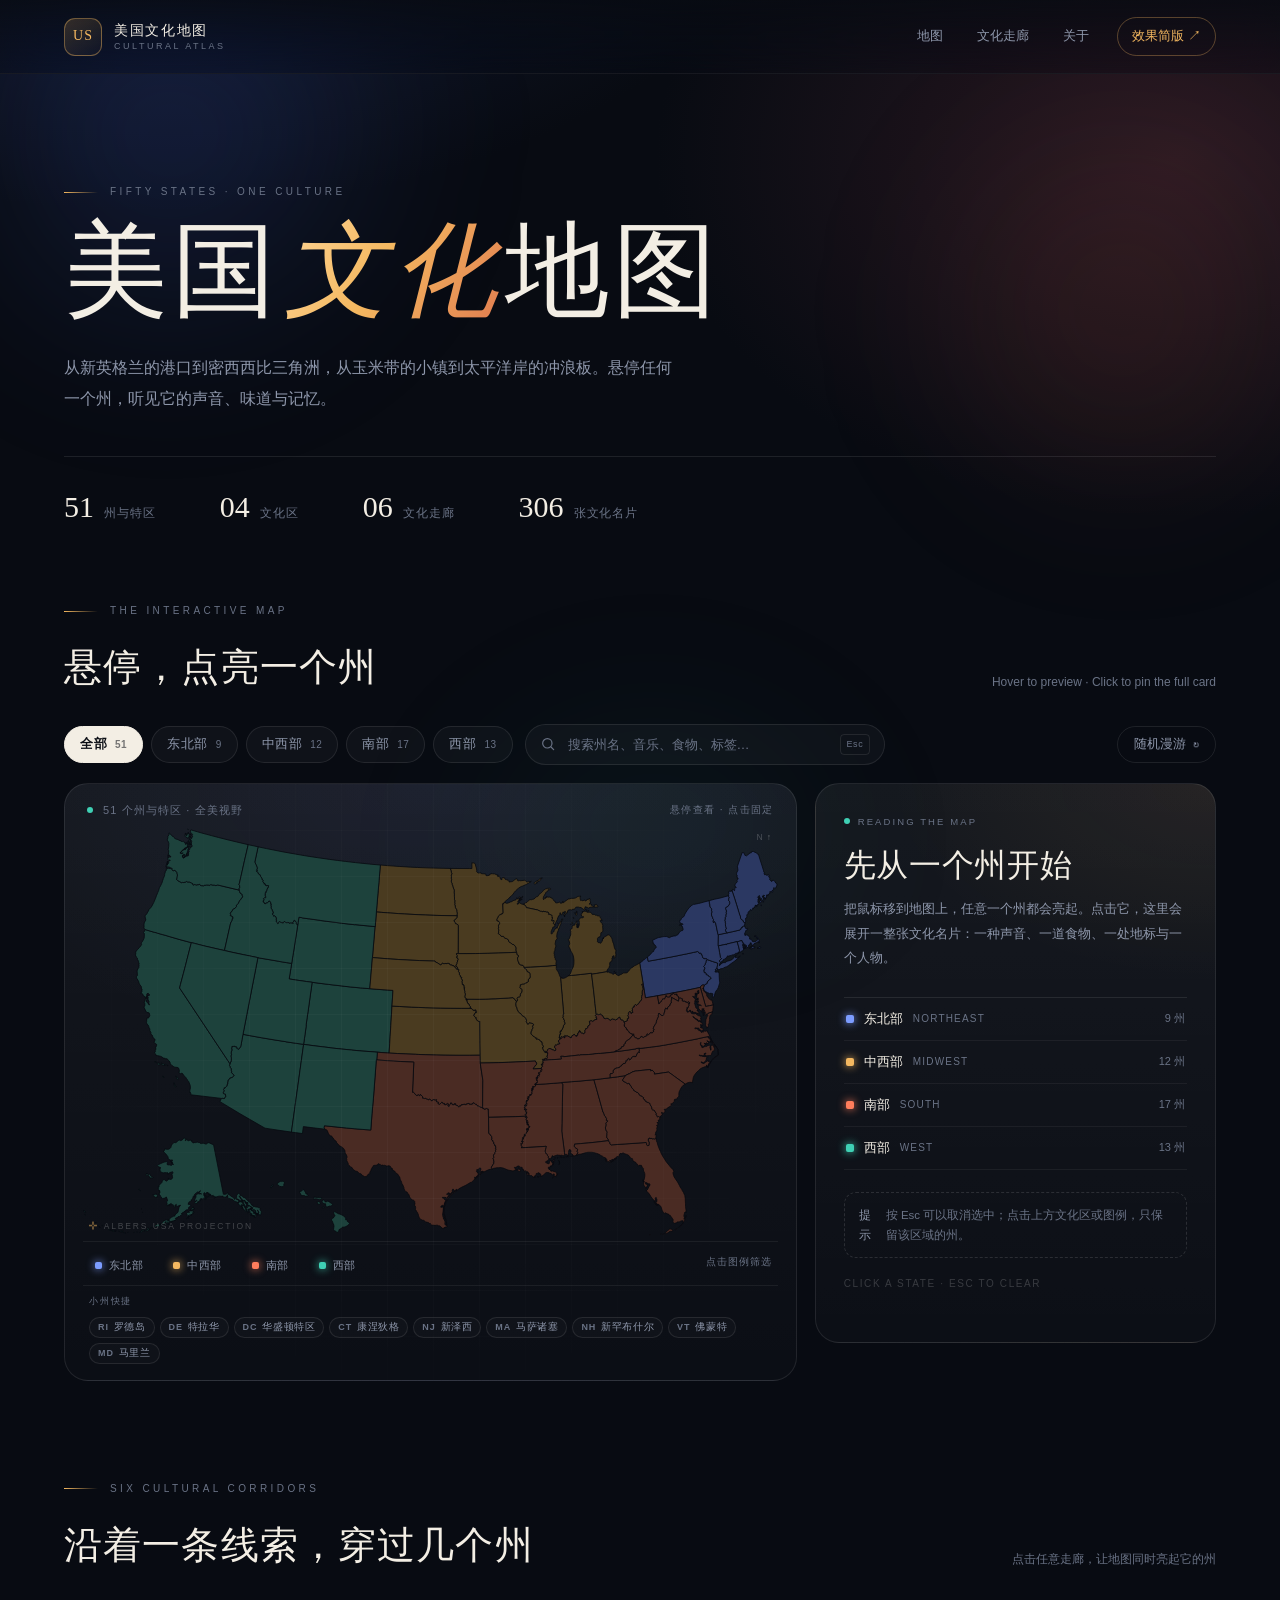
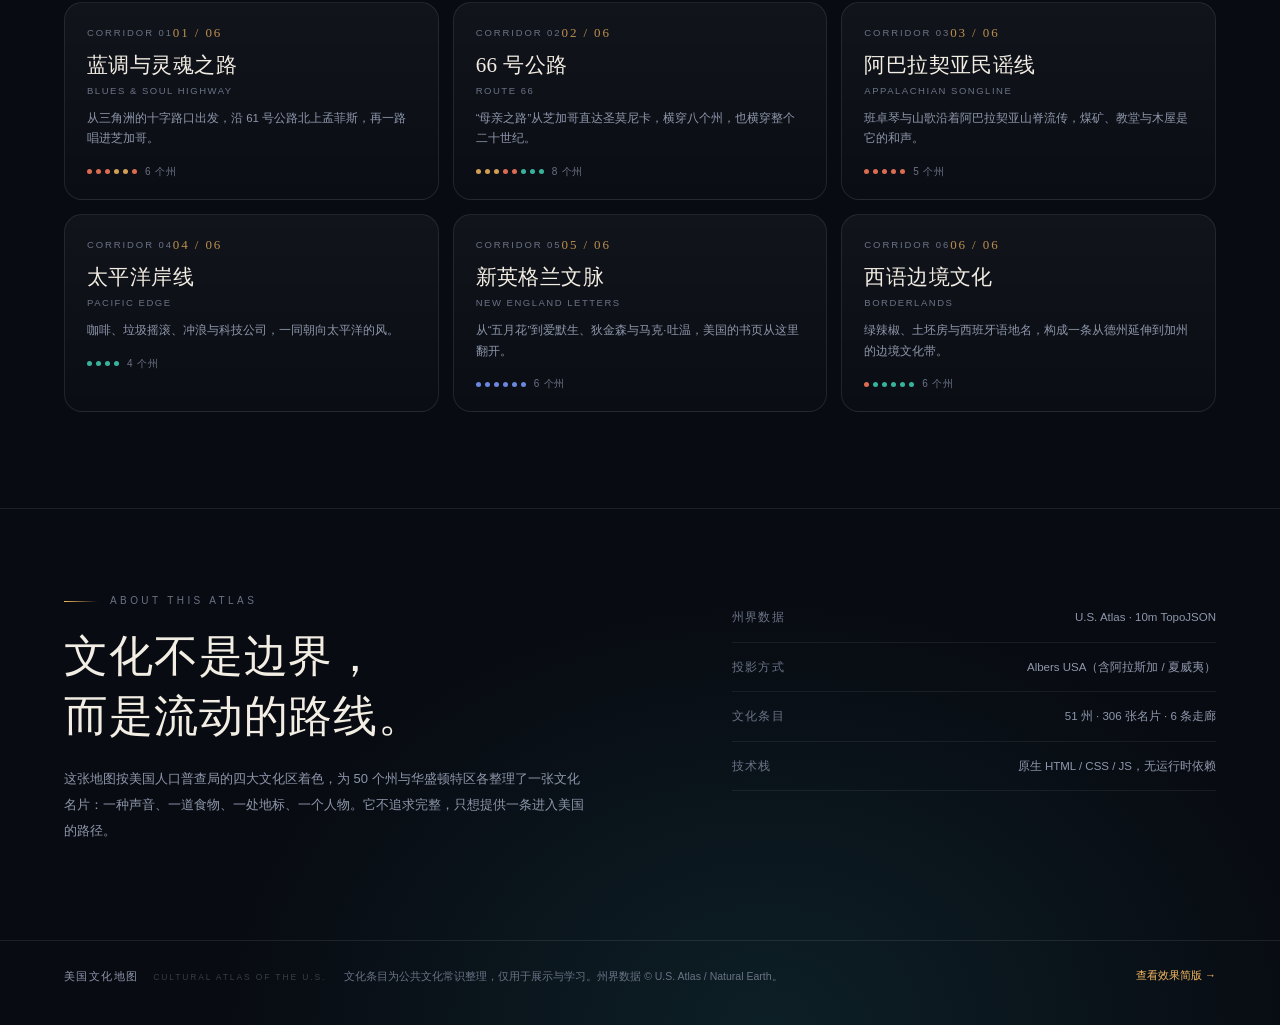
==== index.html @ 4780cfec "feat: 美国文化地图网站（最终版 + 效果简版）" ====
<!DOCTYPE html>
<html lang="zh-CN">
<head>
<meta charset="UTF-8">
<meta name="viewport" content="width=device-width, initial-scale=1">
<title>美国文化地图 · A Cultural Atlas of the United States</title>
<meta name="description" content="一张可交互的美国文化地图：悬停任意一州，看见它的音乐、食物、地标与人物；沿着六条文化走廊，读懂美国。">
<link rel="icon" href="data:image/svg+xml,%3Csvg xmlns='http://www.w3.org/2000/svg' viewBox='0 0 64 64'%3E%3Crect width='64' height='64' rx='14' fill='%230a0d14'/%3E%3Ctext x='32' y='45' text-anchor='middle' font-size='32' fill='%23F4B860' font-family='Georgia'%3E%E2%98%85%3C/text%3E%3C/svg%3E">
<link rel="stylesheet" href="styles.css">
</head>
<body>
<div class="aurora" aria-hidden="true"><span></span><span></span><span></span></div>

<header class="topbar">
  <a class="brand" href="#top">
    <span class="brand-mark">US</span>
    <span class="brand-text">美国文化地图<small>CULTURAL ATLAS</small></span>
  </a>
  <nav class="nav">
    <a href="#atlas">地图</a>
    <a href="#corridors">文化走廊</a>
    <a href="#about">关于</a>
    <a class="nav-gh" href="simple/">效果简版 <span>↗</span></a>
  </nav>
</header>

<main id="top">
  <section class="hero">
    <p class="eyebrow"><span></span>FIFTY STATES · ONE CULTURE</p>
    <h1>美国<span class="accent">文化</span>地图</h1>
    <p class="lede">从新英格兰的港口到密西西比三角洲，从玉米带的小镇到太平洋岸的冲浪板。悬停任何一个州，听见它的声音、味道与记忆。</p>
    <div class="stats">
      <div class="stat"><strong>51</strong><span>州与特区</span></div>
      <div class="stat"><strong>04</strong><span>文化区</span></div>
      <div class="stat"><strong>06</strong><span>文化走廊</span></div>
      <div class="stat"><strong>306</strong><span>张文化名片</span></div>
    </div>
  </section>

  <section class="atlas" id="atlas">
    <div class="section-head">
      <div>
        <p class="eyebrow"><span></span>THE INTERACTIVE MAP</p>
        <h2>悬停，点亮一个州</h2>
      </div>
      <p class="section-note">Hover to preview · Click to pin the full card</p>
    </div>

    <div class="toolbar">
      <div class="chips" id="regionChips" role="group" aria-label="按文化区筛选"></div>
      <label class="search">
        <svg viewBox="0 0 24 24" aria-hidden="true"><circle cx="11" cy="11" r="7"></circle><path d="m16.5 16.5 4 4"></path></svg>
        <input id="search" type="search" placeholder="搜索州名、音乐、食物、标签…" autocomplete="off" aria-label="搜索州">
        <span class="search-esc">Esc</span>
      </label>
      <button class="ghost-btn" id="randomBtn" type="button" aria-label="随机漫游一州"><span class="gb-text">随机漫游</span> <span>↻</span></button>
    </div>

    <div class="atlas-grid">
      <div class="map-card" id="mapCard">
        <div class="map-topline">
          <span class="live-dot"></span>
          <span id="mapStatus">51 个州与特区 · 全美视野</span>
          <span class="map-hint">悬停查看 · 点击固定</span>
        </div>

        <div class="map-canvas" id="mapCanvas">
          <svg id="map" viewBox="-58 13 1016 594" role="img" aria-label="美国各州文化地图"></svg>

          <div class="map-meta map-meta-bl">
            <span class="crosshair">✛</span> ALBERS USA PROJECTION
          </div>
          <div class="map-meta map-meta-tr">N <span class="north-arrow">↑</span></div>

          <div class="tooltip" id="tooltip" role="status" aria-live="polite"></div>

          <div class="corridor-banner" id="corridorBanner" hidden>
            <div class="cb-text">
              <span>文化走廊</span>
              <strong id="cbName"></strong>
              <p id="cbDesc"></p>
            </div>
            <button id="cbClose" type="button" aria-label="退出文化走廊">✕</button>
          </div>
        </div>

        <div class="legend" id="legend"></div>
        <div class="small-states" id="smallStates"></div>
      </div>

      <aside class="panel" id="panel" aria-live="polite"></aside>
    </div>
  </section>

  <section class="corridors" id="corridors">
    <div class="section-head">
      <div>
        <p class="eyebrow"><span></span>SIX CULTURAL CORRIDORS</p>
        <h2>沿着一条线索，穿过几个州</h2>
      </div>
      <p class="section-note">点击任意走廊，让地图同时亮起它的州</p>
    </div>
    <div class="corridor-grid" id="corridorGrid"></div>
  </section>

  <section class="about" id="about">
    <div class="about-copy">
      <p class="eyebrow"><span></span>ABOUT THIS ATLAS</p>
      <h2>文化不是边界，<br>而是流动的路线。</h2>
      <p>这张地图按美国人口普查局的四大文化区着色，为 50 个州与华盛顿特区各整理了一张文化名片：一种声音、一道食物、一处地标、一个人物。它不追求完整，只想提供一条进入美国的路径。</p>
    </div>
    <div class="about-meta">
      <div><span>州界数据</span><strong>U.S. Atlas · 10m TopoJSON</strong></div>
      <div><span>投影方式</span><strong>Albers USA（含阿拉斯加 / 夏威夷）</strong></div>
      <div><span>文化条目</span><strong>51 州 · 306 张名片 · 6 条走廊</strong></div>
      <div><span>技术栈</span><strong>原生 HTML / CSS / JS，无运行时依赖</strong></div>
    </div>
  </section>
</main>

<footer>
  <div class="footer-brand">美国文化地图 <span>CULTURAL ATLAS OF THE U.S.</span></div>
  <p>文化条目为公共文化常识整理，仅用于展示与学习。州界数据 © U.S. Atlas / Natural Earth。</p>
  <a href="simple/">查看效果简版 →</a>
</footer>

<script src="assets/us-paths.js"></script>
<script src="assets/fips.js"></script>
<script src="assets/data.js"></script>
<script src="app.js"></script>
</body>
</html>
---- styles.css ----
/* =========================================================
   美国文化地图 · 最终版
   ========================================================= */
:root {
  --bg: #080b12;
  --bg-soft: #0c111c;
  --panel: rgba(255, 255, 255, 0.042);
  --panel-2: rgba(255, 255, 255, 0.026);
  --line: rgba(255, 255, 255, 0.09);
  --line-strong: rgba(255, 255, 255, 0.18);
  --text: #f3eee4;
  --muted: #8e97ab;
  --dim: #6a7386;
  --ne: #7c9cff;
  --mw: #f4b860;
  --so: #ff7d5c;
  --we: #3fd0b4;
  --font-serif: "Bodoni 72", Didot, "Times New Roman", "Songti SC", "STSong", "SimSun", serif;
  --font-sans: "Inter", -apple-system, BlinkMacSystemFont, "Segoe UI", "PingFang SC", "Microsoft YaHei", sans-serif;
  --ease: cubic-bezier(0.22, 0.9, 0.28, 1);
}

* { box-sizing: border-box; }

html { scroll-behavior: smooth; scroll-padding-top: 88px; }

body {
  margin: 0;
  background:
    radial-gradient(1100px 680px at 12% -8%, #17203c 0%, transparent 62%),
    radial-gradient(900px 620px at 92% 6%, #2a1922 0%, transparent 58%),
    radial-gradient(900px 700px at 60% 100%, #0d1f26 0%, transparent 60%),
    var(--bg);
  color: var(--text);
  font-family: var(--font-sans);
  font-size: 15px;
  line-height: 1.6;
  -webkit-font-smoothing: antialiased;
  overflow-x: hidden;
}

::selection { background: rgba(244, 184, 96, 0.28); color: #fff; }

a { color: inherit; text-decoration: none; }

h1, h2, h3 { margin: 0; font-weight: 500; }

button { font-family: inherit; }

/* ---------- 背景光晕 ---------- */
.aurora {
  position: fixed;
  inset: 0;
  z-index: 0;
  pointer-events: none;
  overflow: hidden;
  filter: blur(80px);
  opacity: 0.5;
}
.aurora span {
  position: absolute;
  display: block;
  border-radius: 50%;
  mix-blend-mode: screen;
}
.aurora span:nth-child(1) {
  width: 46vw; height: 46vw; left: -10vw; top: -14vw;
  background: radial-gradient(circle, rgba(60, 92, 200, 0.5), transparent 66%);
  animation: drift1 26s ease-in-out infinite alternate;
}
.aurora span:nth-child(2) {
  width: 40vw; height: 40vw; right: -8vw; top: 6vh;
  background: radial-gradient(circle, rgba(200, 92, 62, 0.28), transparent 66%);
  animation: drift2 32s ease-in-out infinite alternate;
}
.aurora span:nth-child(3) {
  width: 42vw; height: 42vw; left: 30vw; bottom: -22vw;
  background: radial-gradient(circle, rgba(38, 170, 150, 0.22), transparent 68%);
  animation: drift3 38s ease-in-out infinite alternate;
}
@keyframes drift1 { to { transform: translate3d(8vw, 6vh, 0) scale(1.12); } }
@keyframes drift2 { to { transform: translate3d(-7vw, 8vh, 0) scale(1.08); } }
@keyframes drift3 { to { transform: translate3d(5vw, -7vh, 0) scale(1.15); } }

/* ---------- 顶栏 ---------- */
.topbar {
  position: sticky;
  top: 0;
  z-index: 50;
  display: flex;
  align-items: center;
  justify-content: space-between;
  gap: 24px;
  height: 74px;
  padding: 0 clamp(20px, 5vw, 64px);
  border-bottom: 1px solid transparent;
  background: linear-gradient(180deg, rgba(8, 11, 18, 0.82), rgba(8, 11, 18, 0.35));
  backdrop-filter: blur(18px) saturate(140%);
  -webkit-backdrop-filter: blur(18px) saturate(140%);
  border-bottom-color: rgba(255, 255, 255, 0.06);
}
.brand { display: flex; align-items: center; gap: 12px; }
.brand-mark {
  display: grid;
  place-items: center;
  width: 38px; height: 38px;
  border-radius: 11px;
  border: 1px solid rgba(244, 184, 96, 0.4);
  background: linear-gradient(145deg, rgba(244, 184, 96, 0.18), rgba(244, 184, 96, 0.02));
  color: var(--mw);
  font-family: var(--font-serif);
  font-size: 14px;
  letter-spacing: 0.08em;
}
.brand-text {
  display: flex;
  flex-direction: column;
  font-size: 14px;
  letter-spacing: 0.12em;
  line-height: 1.35;
}
.brand-text small {
  font-size: 9px;
  letter-spacing: 0.28em;
  color: var(--dim);
}
.nav { display: flex; align-items: center; gap: 6px; }
.nav a {
  padding: 8px 14px;
  border-radius: 999px;
  font-size: 13px;
  color: var(--muted);
  transition: color 0.2s, background 0.2s;
}
.nav a:hover { color: var(--text); background: rgba(255, 255, 255, 0.06); }
.nav .nav-gh {
  margin-left: 8px;
  color: var(--mw);
  border: 1px solid rgba(244, 184, 96, 0.32);
}
.nav .nav-gh:hover { background: rgba(244, 184, 96, 0.1); color: #ffd79a; }

/* ---------- 布局 ---------- */
main { position: relative; z-index: 1; }
.hero, .atlas, .corridors, .about {
  width: min(1280px, 100%);
  margin: 0 auto;
  padding-left: clamp(20px, 5vw, 64px);
  padding-right: clamp(20px, 5vw, 64px);
}

/* ---------- Hero ---------- */
.hero { padding-top: clamp(60px, 9vw, 110px); padding-bottom: clamp(40px, 6vw, 72px); }
.eyebrow {
  display: flex;
  align-items: center;
  gap: 12px;
  margin: 0 0 18px;
  font-size: 10px;
  letter-spacing: 0.34em;
  color: var(--dim);
  text-transform: uppercase;
}
.eyebrow span {
  display: block;
  width: 34px; height: 1px;
  background: linear-gradient(90deg, var(--mw), transparent);
}
.hero h1 {
  font-family: var(--font-serif);
  font-size: clamp(46px, 8.2vw, 104px);
  font-weight: 400;
  line-height: 1.02;
  letter-spacing: 0.04em;
}
.hero h1 .accent {
  font-style: italic;
  background: linear-gradient(120deg, #ffd79a, var(--mw) 45%, #e07b4f);
  -webkit-background-clip: text;
  background-clip: text;
  color: transparent;
  padding: 0 0.04em;
}
.lede {
  max-width: 620px;
  margin: 28px 0 0;
  font-size: clamp(14px, 1.4vw, 16px);
  line-height: 1.95;
  color: var(--muted);
}
.stats {
  display: flex;
  flex-wrap: wrap;
  gap: clamp(24px, 5vw, 64px);
  margin-top: 42px;
  padding-top: 26px;
  border-top: 1px solid var(--line);
}
.stat { display: flex; align-items: baseline; gap: 10px; }
.stat strong {
  font-family: var(--font-serif);
  font-size: 30px;
  font-weight: 400;
  color: var(--text);
  font-variant-numeric: tabular-nums;
}
.stat span { font-size: 12px; letter-spacing: 0.08em; color: var(--dim); }

/* ---------- 区块标题 ---------- */
.section-head {
  display: flex;
  align-items: flex-end;
  justify-content: space-between;
  gap: 24px;
  margin-bottom: 26px;
}
.section-head h2 {
  font-family: var(--font-serif);
  font-size: clamp(26px, 3.2vw, 38px);
  letter-spacing: 0.03em;
}
.section-note { margin: 0 0 6px; font-size: 12px; color: var(--dim); }

/* ---------- 工具栏 ---------- */
.toolbar {
  display: flex;
  align-items: center;
  gap: 12px;
  flex-wrap: wrap;
  margin-bottom: 18px;
}
.chips { display: flex; gap: 8px; flex-wrap: wrap; }
.chip {
  display: inline-flex;
  align-items: center;
  gap: 8px;
  padding: 9px 15px;
  border-radius: 999px;
  border: 1px solid var(--line);
  background: rgba(255, 255, 255, 0.03);
  color: var(--muted);
  font-size: 12.5px;
  letter-spacing: 0.04em;
  cursor: pointer;
  transition: all 0.22s var(--ease);
}
.chip em {
  font-style: normal;
  font-size: 10px;
  color: var(--dim);
  font-variant-numeric: tabular-nums;
}
.chip:hover { color: var(--text); border-color: var(--line-strong); transform: translateY(-1px); }
.chip.is-on {
  color: #0b0e15;
  background: var(--text);
  border-color: var(--text);
  font-weight: 600;
}
.chip.is-on em { color: rgba(11, 14, 21, 0.55); }
.chip[data-region="northeast"].is-on { background: var(--ne); border-color: var(--ne); }
.chip[data-region="midwest"].is-on { background: var(--mw); border-color: var(--mw); }
.chip[data-region="south"].is-on { background: var(--so); border-color: var(--so); }
.chip[data-region="west"].is-on { background: var(--we); border-color: var(--we); }

.search {
  display: flex;
  align-items: center;
  gap: 10px;
  flex: 1 1 240px;
  max-width: 360px;
  padding: 9px 14px;
  border-radius: 999px;
  border: 1px solid var(--line);
  background: rgba(255, 255, 255, 0.03);
  transition: border-color 0.2s, background 0.2s;
}
.search:focus-within { border-color: rgba(244, 184, 96, 0.5); background: rgba(244, 184, 96, 0.05); }
.search svg {
  width: 16px; height: 16px;
  fill: none;
  stroke: var(--dim);
  stroke-width: 1.8;
  stroke-linecap: round;
  flex: none;
}
.search input {
  flex: 1;
  min-width: 0;
  border: 0;
  outline: 0;
  background: transparent;
  color: var(--text);
  font-family: inherit;
  font-size: 13px;
}
.search input::placeholder { color: var(--dim); }
.search input::-webkit-search-cancel-button { display: none; }
.search-esc {
  font-size: 9px;
  letter-spacing: 0.08em;
  color: var(--dim);
  border: 1px solid var(--line);
  border-radius: 4px;
  padding: 2px 5px;
}
.ghost-btn {
  margin-left: auto;
  padding: 9px 16px;
  border-radius: 999px;
  border: 1px solid var(--line);
  background: transparent;
  color: var(--muted);
  font-size: 12.5px;
  cursor: pointer;
  transition: all 0.22s var(--ease);
}
.ghost-btn > span:last-child { display: inline-block; margin-left: 4px; transition: transform 0.5s var(--ease); }
.ghost-btn:hover { color: var(--text); border-color: var(--line-strong); }
.ghost-btn:hover > span:last-child { transform: rotate(-180deg); }

/* ---------- 地图区 ---------- */
.atlas { padding-bottom: clamp(60px, 8vw, 100px); }
.atlas-grid {
  display: grid;
  grid-template-columns: minmax(0, 1.68fr) minmax(330px, 0.92fr);
  gap: 18px;
  align-items: start;
}
.map-card {
  position: relative;
  padding: 16px 18px 14px;
  border: 1px solid var(--line);
  border-radius: 24px;
  background:
    linear-gradient(180deg, rgba(255, 255, 255, 0.055), rgba(255, 255, 255, 0.015)),
    radial-gradient(700px 400px at 50% 0%, rgba(124, 156, 255, 0.08), transparent 70%);
  overflow: hidden;
}
.map-card::after {
  content: "";
  position: absolute;
  inset: 0;
  pointer-events: none;
  border-radius: inherit;
  background-image:
    linear-gradient(rgba(255, 255, 255, 0.028) 1px, transparent 1px),
    linear-gradient(90deg, rgba(255, 255, 255, 0.028) 1px, transparent 1px);
  background-size: 46px 46px;
  mask-image: radial-gradient(circle at 50% 45%, #000 30%, transparent 78%);
  -webkit-mask-image: radial-gradient(circle at 50% 45%, #000 30%, transparent 78%);
}
.map-topline {
  display: flex;
  align-items: center;
  gap: 10px;
  padding: 2px 4px 10px;
  font-size: 11px;
  letter-spacing: 0.1em;
  color: var(--dim);
}
.live-dot {
  width: 6px; height: 6px;
  border-radius: 50%;
  background: var(--we);
  box-shadow: 0 0 0 0 rgba(63, 208, 180, 0.6);
  animation: live 2.4s ease-out infinite;
}
@keyframes live {
  0% { box-shadow: 0 0 0 0 rgba(63, 208, 180, 0.55); }
  70% { box-shadow: 0 0 0 9px rgba(63, 208, 180, 0); }
  100% { box-shadow: 0 0 0 0 rgba(63, 208, 180, 0); }
}
.map-hint { margin-left: auto; font-size: 10px; color: var(--dim); letter-spacing: 0.14em; }

.map-canvas { position: relative; }
#map {
  display: block;
  width: 100%;
  height: auto;
  overflow: visible;
  touch-action: manipulation;
}
.map-meta {
  position: absolute;
  font-size: 8.5px;
  letter-spacing: 0.22em;
  color: rgba(255, 255, 255, 0.22);
  pointer-events: none;
  user-select: none;
}
.map-meta-bl { left: 6px; bottom: 2px; }
.map-meta-tr { right: 6px; top: 2px; letter-spacing: 0.1em; }
.crosshair { color: rgba(244, 184, 96, 0.5); }
.north-arrow { color: rgba(255, 255, 255, 0.35); }

/* ---------- 州 ---------- */
#states .st {
  cursor: pointer;
  stroke: #070a10;
  stroke-width: 1.15;
  stroke-linejoin: round;
  transform-box: fill-box;
  transform-origin: 50% 50%;
  transition: fill 0.28s ease, opacity 0.28s ease, stroke 0.2s ease,
              transform 0.34s var(--ease), filter 0.28s ease;
  outline: none;
}
#states .st[data-region="northeast"] { fill: #2b3862; --vivid: var(--ne); --glow: rgba(124, 156, 255, 0.55); }
#states .st[data-region="midwest"]   { fill: #4a3b20; --vivid: var(--mw); --glow: rgba(244, 184, 96, 0.5); }
#states .st[data-region="south"]     { fill: #4a2b23; --vivid: var(--so); --glow: rgba(255, 125, 92, 0.5); }
#states .st[data-region="west"]      { fill: #1d423c; --vivid: var(--we); --glow: rgba(63, 208, 180, 0.45); }

#states .st:hover,
#states .st:focus-visible {
  fill: var(--vivid);
  stroke: #ffffff;
  stroke-width: 1.5;
  transform: scale(1.035);
  filter: drop-shadow(0 0 7px var(--glow)) drop-shadow(0 0 24px var(--glow));
  z-index: 2;
}
#states .st.is-selected {
  fill: var(--vivid);
  stroke: #fff;
  stroke-width: 1.7;
  filter: drop-shadow(0 0 8px var(--glow));
}
#states:hover .st:not(:hover) { opacity: 0.52; }
#states .st.is-dim { opacity: 0.09 !important; pointer-events: none; }
#states .st.is-corridor {
  fill: var(--vivid);
  stroke: #fff;
  stroke-width: 1.4;
  animation: statePulse 2.4s ease-in-out infinite;
}
#states .st.is-flash { animation: stateFlash 0.9s var(--ease); }
@keyframes stateFlash {
  0% { filter: none; transform: scale(1); }
  35% { fill: var(--vivid); filter: drop-shadow(0 0 16px var(--glow)); transform: scale(1.045); }
  100% { filter: none; transform: scale(1); }
}
@keyframes statePulse {
  0%, 100% { filter: drop-shadow(0 0 3px var(--glow)); opacity: 0.82; }
  50% { filter: drop-shadow(0 0 15px var(--glow)); opacity: 1; }
}

/* ---------- 悬浮提示 ---------- */
.tooltip {
  position: fixed;
  left: 0; top: 0;
  z-index: 80;
  min-width: 150px;
  max-width: 260px;
  padding: 11px 14px;
  border: 1px solid rgba(255, 255, 255, 0.16);
  border-radius: 13px;
  background: rgba(10, 14, 23, 0.93);
  box-shadow: 0 18px 44px rgba(0, 0, 0, 0.55);
  backdrop-filter: blur(14px);
  -webkit-backdrop-filter: blur(14px);
  pointer-events: none;
  opacity: 0;
  transform: translate(-50%, calc(-100% - 16px)) scale(0.96);
  transition: opacity 0.16s ease, transform 0.16s var(--ease);
}
.tooltip.is-on { opacity: 1; transform: translate(-50%, calc(-100% - 16px)) scale(1); }
.tooltip.is-below { transform: translate(-50%, 16px) scale(0.96); }
.tooltip.is-below.is-on { transform: translate(-50%, 16px) scale(1); }
.tooltip::after {
  content: "";
  position: absolute;
  left: 50%;
  bottom: -5px;
  width: 9px; height: 9px;
  background: rgba(10, 14, 23, 0.93);
  border-right: 1px solid rgba(255, 255, 255, 0.16);
  border-bottom: 1px solid rgba(255, 255, 255, 0.16);
  transform: translateX(-50%) rotate(45deg);
}
.tooltip.is-below::after {
  bottom: auto;
  top: -5px;
  border: 0;
  border-left: 1px solid rgba(255, 255, 255, 0.16);
  border-top: 1px solid rgba(255, 255, 255, 0.16);
}
.tt-name { display: flex; align-items: baseline; gap: 7px; }
.tt-name b { font-size: 14px; font-weight: 600; letter-spacing: 0.02em; }
.tt-name i { font-size: 10px; font-style: normal; color: var(--dim); letter-spacing: 0.06em; }
.tt-region {
  display: inline-flex;
  align-items: center;
  gap: 5px;
  margin-top: 5px;
  font-size: 9.5px;
  letter-spacing: 0.16em;
  color: var(--muted);
  text-transform: uppercase;
}
.tt-region::before {
  content: "";
  width: 5px; height: 5px;
  border-radius: 50%;
  background: var(--dot, var(--mw));
}
.tt-tags { display: flex; gap: 5px; margin-top: 8px; flex-wrap: wrap; }
.tt-tags span {
  padding: 2px 7px;
  border: 1px solid rgba(255, 255, 255, 0.12);
  border-radius: 999px;
  font-size: 9.5px;
  color: var(--muted);
}
.tt-cue { margin-top: 7px; font-size: 9.5px; color: var(--dim); letter-spacing: 0.08em; }

/* ---------- 走廊横幅 ---------- */
.corridor-banner {
  position: absolute;
  left: 12px;
  bottom: 26px;
  z-index: 20;
  display: flex;
  align-items: flex-start;
  gap: 14px;
  max-width: 330px;
  padding: 14px 16px;
  border: 1px solid rgba(244, 184, 96, 0.3);
  border-radius: 16px;
  background: rgba(14, 13, 12, 0.9);
  box-shadow: 0 20px 50px rgba(0, 0, 0, 0.5);
  backdrop-filter: blur(16px);
  -webkit-backdrop-filter: blur(16px);
  animation: rise 0.4s var(--ease) both;
}
.corridor-banner[hidden] { display: none; }
.cb-text span {
  font-size: 9px;
  letter-spacing: 0.24em;
  color: var(--mw);
  text-transform: uppercase;
}
.cb-text strong { display: block; margin-top: 4px; font-size: 15px; font-weight: 600; }
.cb-text p { margin: 5px 0 0; font-size: 11.5px; line-height: 1.7; color: var(--muted); }
.corridor-banner button {
  flex: none;
  width: 22px; height: 22px;
  border-radius: 50%;
  border: 1px solid var(--line);
  background: transparent;
  color: var(--muted);
  font-size: 10px;
  cursor: pointer;
  transition: all 0.2s;
}
.corridor-banner button:hover { color: var(--text); border-color: var(--line-strong); }

/* ---------- 图例 ---------- */
.legend {
  display: flex;
  flex-wrap: wrap;
  gap: 8px 18px;
  padding: 12px 6px 2px;
  margin-top: 6px;
  border-top: 1px solid rgba(255, 255, 255, 0.06);
}
.legend button {
  display: inline-flex;
  align-items: center;
  gap: 7px;
  padding: 4px 6px;
  border: 0;
  background: transparent;
  color: var(--muted);
  font-size: 11px;
  letter-spacing: 0.04em;
  cursor: pointer;
  border-radius: 6px;
  transition: color 0.2s, background 0.2s;
}
.legend button:hover { color: var(--text); background: rgba(255, 255, 255, 0.05); }
.legend button.is-on { color: var(--text); }
.legend i {
  width: 7px; height: 7px;
  border-radius: 2px;
  background: var(--c);
  box-shadow: 0 0 8px var(--c);
}
.legend button.is-on i { transform: scale(1.25); }
.legend .legend-all { margin-left: auto; font-size: 10px; color: var(--dim); letter-spacing: 0.1em; }

/* ---------- 小州快捷 ---------- */
.small-states {
  display: flex;
  align-items: center;
  gap: 8px;
  flex-wrap: wrap;
  margin-top: 6px;
  padding: 8px 6px 2px;
  border-top: 1px solid rgba(255, 255, 255, 0.06);
}
.ss-label {
  font-size: 9px;
  letter-spacing: 0.2em;
  color: var(--dim);
  text-transform: uppercase;
  margin-right: 2px;
}
.ss-list { display: flex; flex-wrap: wrap; gap: 5px; }
.small-states button {
  display: inline-flex;
  align-items: center;
  gap: 5px;
  padding: 3px 8px;
  border: 1px solid rgba(255, 255, 255, 0.09);
  border-radius: 999px;
  background: rgba(255, 255, 255, 0.02);
  color: var(--muted);
  font-size: 9.5px;
  letter-spacing: 0.06em;
  cursor: pointer;
  transition: all 0.2s var(--ease);
}
.small-states button b {
  font-size: 9px;
  font-weight: 600;
  letter-spacing: 0.1em;
  color: var(--dim);
}
.small-states button:hover {
  color: var(--text);
  border-color: rgba(244, 184, 96, 0.45);
  background: rgba(244, 184, 96, 0.08);
  transform: translateY(-1px);
}
.small-states button:hover b { color: var(--mw); }

/* ---------- 详情面板 ---------- */
.panel {
  position: sticky;
  top: 94px;
  min-height: 560px;
  padding: 30px 28px 26px;
  border: 1px solid var(--line);
  border-radius: 24px;
  background:
    linear-gradient(180deg, rgba(255, 255, 255, 0.06), rgba(255, 255, 255, 0.018)),
    radial-gradient(500px 300px at 100% 0%, rgba(244, 184, 96, 0.07), transparent 65%);
  overflow: hidden;
}
.panel-empty { animation: rise 0.45s var(--ease) both; }
.panel-kicker {
  display: flex;
  align-items: center;
  gap: 8px;
  font-size: 9.5px;
  letter-spacing: 0.22em;
  color: var(--dim);
  text-transform: uppercase;
}
.panel-empty h3 {
  margin-top: 16px;
  font-family: var(--font-serif);
  font-size: 32px;
  line-height: 1.25;
  letter-spacing: 0.02em;
}
.panel-empty > p {
  margin: 12px 0 0;
  font-size: 13px;
  line-height: 1.9;
  color: var(--muted);
}
.panel-regions { margin-top: 26px; border-top: 1px solid var(--line); }
.panel-region-row {
  display: flex;
  align-items: center;
  gap: 10px;
  padding: 11px 2px;
  border-bottom: 1px solid rgba(255, 255, 255, 0.055);
  font-size: 12.5px;
}
.panel-region-row i { width: 8px; height: 8px; border-radius: 2px; background: var(--c); box-shadow: 0 0 9px var(--c); }
.panel-region-row b { font-weight: 500; }
.panel-region-row small { color: var(--dim); font-size: 10px; letter-spacing: 0.12em; }
.panel-region-row span { margin-left: auto; color: var(--dim); font-size: 11px; font-variant-numeric: tabular-nums; }
.panel-tip {
  display: flex;
  align-items: flex-start;
  gap: 8px;
  margin-top: 22px;
  padding: 12px 14px;
  border: 1px dashed rgba(255, 255, 255, 0.12);
  border-radius: 12px;
  font-size: 11.5px;
  line-height: 1.75;
  color: var(--dim);
}
.panel-tip b { color: var(--muted); font-weight: 500; }
.panel-empty .panel-foot-note {
  margin-top: 18px;
  font-size: 10px;
  letter-spacing: 0.16em;
  color: rgba(255, 255, 255, 0.18);
  text-transform: uppercase;
}

.panel-state { position: relative; animation: rise 0.42s var(--ease) both; }
.panel-watermark {
  position: absolute;
  top: -24px; right: -14px;
  font-family: var(--font-serif);
  font-size: 116px;
  line-height: 1;
  letter-spacing: 0.02em;
  color: rgba(255, 255, 255, 0.045);
  pointer-events: none;
  user-select: none;
}
.panel-state .panel-kicker { color: var(--accent); }
.panel-state .panel-kicker i {
  width: 6px; height: 6px;
  border-radius: 50%;
  background: var(--accent);
  box-shadow: 0 0 10px var(--accent);
}
.panel-title { margin-top: 14px; display: flex; align-items: baseline; flex-wrap: wrap; gap: 10px; }
.panel-title h3 {
  font-family: var(--font-serif);
  font-size: clamp(30px, 3vw, 40px);
  letter-spacing: 0.02em;
}
.panel-title span { font-size: 12px; color: var(--dim); letter-spacing: 0.06em; font-style: italic; }
.panel-nick {
  display: inline-block;
  margin-top: 10px;
  padding: 3px 10px;
  border-radius: 999px;
  border: 1px solid var(--accent-soft, rgba(255, 255, 255, 0.14));
  background: var(--accent-bg, rgba(255, 255, 255, 0.04));
  color: var(--accent);
  font-size: 10.5px;
  letter-spacing: 0.08em;
}
.tag-row { display: flex; flex-wrap: wrap; gap: 6px; margin-top: 16px; }
.tag-row span {
  padding: 4px 9px;
  border: 1px solid var(--line);
  border-radius: 6px;
  font-size: 10.5px;
  color: var(--muted);
  letter-spacing: 0.04em;
}
.panel-desc {
  margin: 18px 0 0;
  font-size: 13px;
  line-height: 2;
  color: #c6cddd;
}
.facts { margin: 22px 0 0; border-top: 1px solid var(--line); }
.facts > div {
  display: grid;
  grid-template-columns: 52px 1fr;
  gap: 12px;
  align-items: baseline;
  padding: 11px 0;
  border-bottom: 1px solid rgba(255, 255, 255, 0.055);
}
.facts dt { font-size: 10px; letter-spacing: 0.14em; color: var(--dim); }
.facts dd { margin: 0; font-size: 12.5px; line-height: 1.6; color: var(--text); }
.panel-city {
  display: flex;
  align-items: center;
  justify-content: space-between;
  gap: 12px;
  margin-top: 14px;
  font-size: 11px;
  color: var(--dim);
}
.panel-city strong { font-weight: 500; color: var(--muted); font-size: 11.5px; text-align: right; }
.panel-actions { display: flex; gap: 8px; margin-top: 20px; }
.panel-actions button {
  flex: 1;
  padding: 10px 14px;
  border-radius: 10px;
  border: 1px solid var(--line);
  background: rgba(255, 255, 255, 0.04);
  color: var(--muted);
  font-size: 11.5px;
  letter-spacing: 0.06em;
  cursor: pointer;
  transition: all 0.22s var(--ease);
}
.panel-actions button:hover { color: var(--text); border-color: var(--line-strong); background: rgba(255, 255, 255, 0.08); }
.panel-actions .primary {
  color: #0b0e15;
  background: var(--text);
  border-color: var(--text);
  font-weight: 600;
}
.panel-actions .primary:hover { background: #fff; color: #000; }

@keyframes rise {
  from { opacity: 0; transform: translateY(10px); }
  to { opacity: 1; transform: translateY(0); }
}

/* ---------- 走廊卡片 ---------- */
.corridors { padding-bottom: clamp(60px, 8vw, 96px); }
.corridor-grid {
  display: grid;
  grid-template-columns: repeat(3, minmax(0, 1fr));
  gap: 14px;
}
.corridor-card {
  position: relative;
  display: flex;
  flex-direction: column;
  gap: 10px;
  padding: 22px 22px 20px;
  border: 1px solid var(--line);
  border-radius: 18px;
  background: linear-gradient(180deg, rgba(255, 255, 255, 0.04), rgba(255, 255, 255, 0.012));
  cursor: pointer;
  overflow: hidden;
  text-align: left;
  color: inherit;
  transition: transform 0.3s var(--ease), border-color 0.3s, background 0.3s;
}
.corridor-card::before {
  content: "";
  position: absolute;
  inset: 0;
  background: radial-gradient(420px 180px at 0% 0%, rgba(244, 184, 96, 0.13), transparent 70%);
  opacity: 0;
  transition: opacity 0.3s;
}
.corridor-card:hover, .corridor-card.is-on {
  transform: translateY(-4px);
  border-color: rgba(244, 184, 96, 0.4);
}
.corridor-card:hover::before, .corridor-card.is-on::before { opacity: 1; }
.corridor-card .cc-top {
  display: flex;
  align-items: center;
  justify-content: space-between;
  font-size: 9.5px;
  letter-spacing: 0.2em;
  color: var(--dim);
}
.cc-index { font-family: var(--font-serif); font-size: 13px; color: rgba(244, 184, 96, 0.75); }
.corridor-card h3 {
  position: relative;
  font-family: var(--font-serif);
  font-size: 21px;
  letter-spacing: 0.02em;
}
.corridor-card .cc-en {
  position: relative;
  margin-top: -4px;
  font-size: 9.5px;
  letter-spacing: 0.16em;
  color: var(--dim);
  text-transform: uppercase;
}
.corridor-card p {
  position: relative;
  margin: 2px 0 0;
  font-size: 11.5px;
  line-height: 1.8;
  color: var(--muted);
}
.cc-foot {
  position: relative;
  display: flex;
  align-items: center;
  gap: 8px;
  margin-top: 6px;
  font-size: 10px;
  letter-spacing: 0.08em;
  color: var(--dim);
}
.cc-dots { display: flex; gap: 4px; }
.cc-dots i {
  width: 5px; height: 5px;
  border-radius: 50%;
  background: var(--c);
  opacity: 0.85;
}
.cc-go { margin-left: auto; color: var(--mw); opacity: 0; transform: translateX(-4px); transition: all 0.25s; }
.corridor-card:hover .cc-go, .corridor-card.is-on .cc-go { opacity: 1; transform: translateX(0); }

/* ---------- 关于 ---------- */
.about {
  display: grid;
  grid-template-columns: minmax(0, 1.1fr) minmax(0, 0.9fr);
  gap: clamp(32px, 6vw, 80px);
  padding-top: clamp(48px, 7vw, 84px);
  padding-bottom: clamp(60px, 8vw, 96px);
  border-top: 1px solid var(--line);
}
.about h2 {
  font-family: var(--font-serif);
  font-size: clamp(28px, 3.6vw, 44px);
  line-height: 1.35;
  letter-spacing: 0.02em;
}
.about-copy > p:last-child {
  max-width: 520px;
  margin: 20px 0 0;
  font-size: 13px;
  line-height: 2;
  color: var(--muted);
}
.about-meta { display: flex; flex-direction: column; }
.about-meta > div {
  display: flex;
  align-items: baseline;
  justify-content: space-between;
  gap: 20px;
  padding: 15px 0;
  border-bottom: 1px solid rgba(255, 255, 255, 0.07);
  font-size: 11.5px;
}
.about-meta span { color: var(--dim); letter-spacing: 0.1em; flex: none; }
.about-meta strong { font-weight: 400; color: var(--muted); text-align: right; }

/* ---------- 页脚 ---------- */
footer {
  position: relative;
  z-index: 1;
  display: flex;
  align-items: center;
  gap: 18px;
  flex-wrap: wrap;
  padding: 26px clamp(20px, 5vw, 64px) 40px;
  border-top: 1px solid var(--line);
  font-size: 10.5px;
  color: var(--dim);
}
.footer-brand { letter-spacing: 0.14em; color: var(--muted); }
.footer-brand span { margin-left: 10px; font-size: 8.5px; letter-spacing: 0.22em; color: rgba(255, 255, 255, 0.2); }
footer p { margin: 0; }
footer a { margin-left: auto; color: var(--mw); font-size: 11px; }
footer a:hover { color: #ffd79a; }

/* ---------- 响应式 ---------- */
@media (max-width: 1120px) {
  .atlas-grid { grid-template-columns: minmax(0, 1fr); }
  .panel { position: relative; top: 0; min-height: 0; }
  .panel-empty { display: grid; grid-template-columns: 1fr 1fr; gap: 0 32px; align-items: start; }
  .panel-empty h3, .panel-empty > p { grid-column: 1; }
  .panel-regions { grid-column: 2; grid-row: 1 / span 4; margin-top: 0; }
  .panel-tip { grid-column: 1; }
  .panel-empty .panel-foot-note { grid-column: 1 / -1; }
  .corridor-grid { grid-template-columns: repeat(2, minmax(0, 1fr)); }
}
@media (max-width: 860px) {
  .nav a:not(.nav-gh) { display: none; }
  .hero { padding-top: 52px; }
  .section-head { align-items: flex-start; flex-direction: column; gap: 8px; }
  .section-note { margin: 0; }
  .about { grid-template-columns: 1fr; }
  .about-meta { border-top: 1px solid var(--line); }
}
@media (max-width: 720px) {
  .toolbar { align-items: stretch; }
  .chips { width: 100%; flex-wrap: wrap; }
  .chip { flex: none; padding: 8px 12px; }
  .search { max-width: none; flex: 1 1 auto; }
  .ghost-btn { flex: none; padding: 9px 13px; }
  .ghost-btn .gb-text { display: none; }
  .search-esc { display: none; }
  .map-card { padding: 12px 10px 10px; border-radius: 18px; }
  .map-hint { display: none; }
  .map-meta-bl { display: none; }
  .corridor-grid { grid-template-columns: 1fr; }
  .panel-empty { display: block; }
  .panel-regions { margin-top: 22px; }
  .panel { padding: 24px 20px; }
  .stats { gap: 20px 32px; }
  .stat strong { font-size: 24px; }
  .corridor-banner { left: 8px; right: 8px; bottom: 10px; max-width: none; }
  .panel-title h3 { font-size: 30px; }
  footer { flex-direction: column; align-items: flex-start; gap: 8px; }
  footer a { margin-left: 0; }
}

@media (prefers-reduced-motion: reduce) {
  *, *::before, *::after {
    animation-duration: 0.001ms !important;
    animation-iteration-count: 1 !important;
    transition-duration: 0.001ms !important;
    scroll-behavior: auto !important;
  }
}
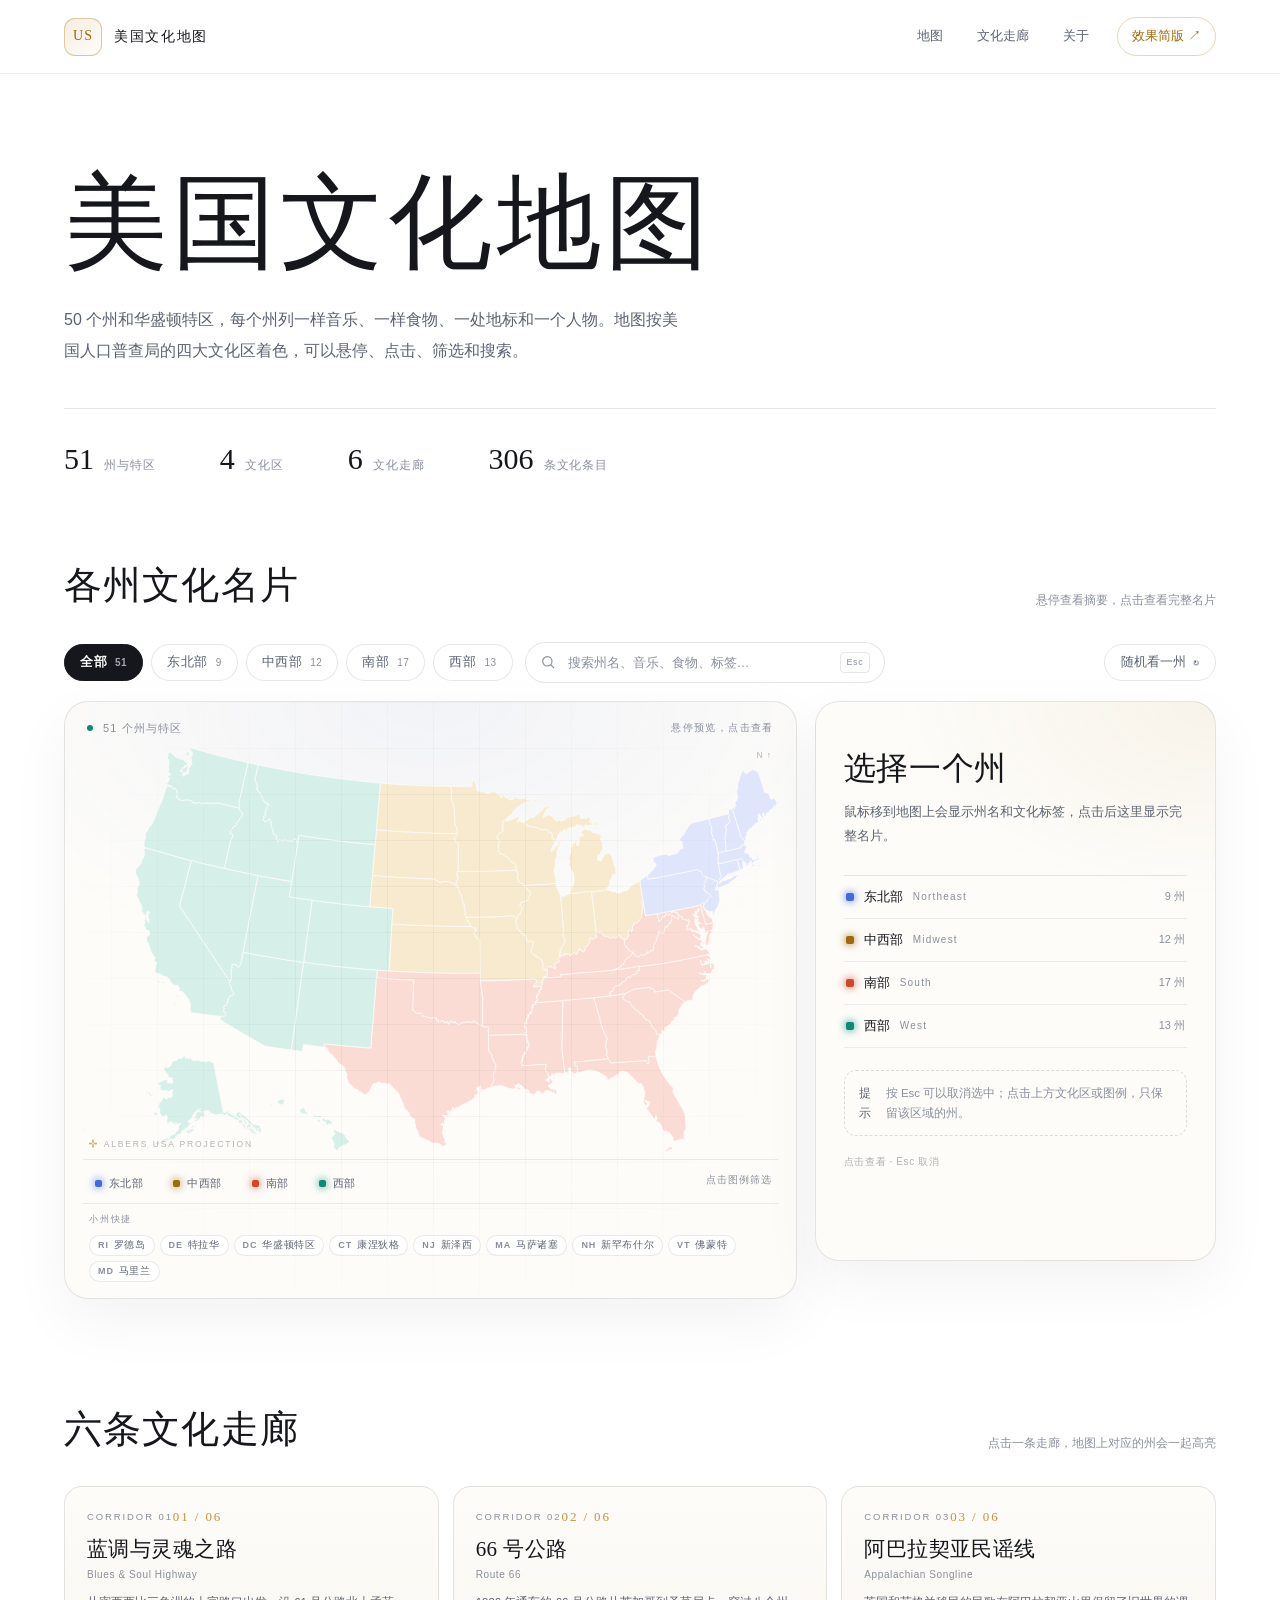
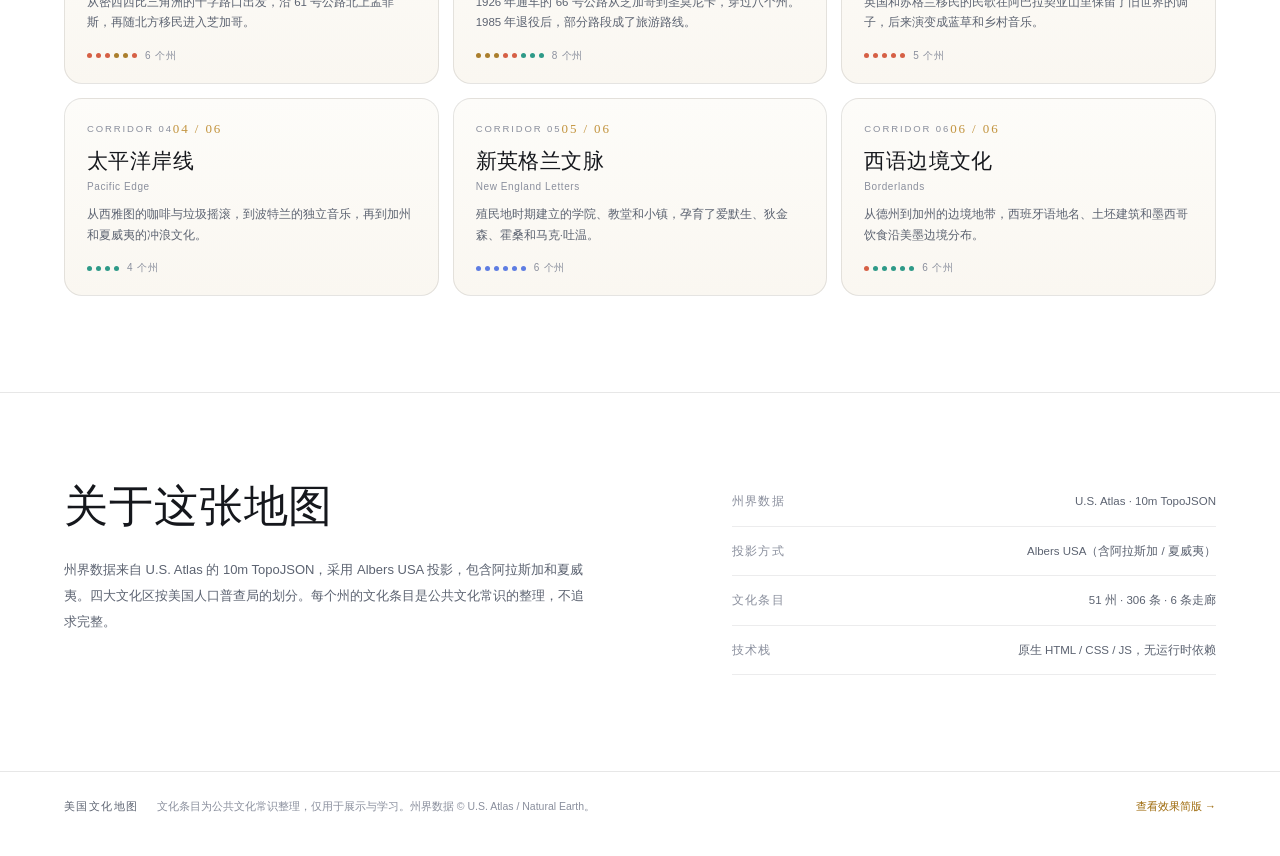
==== commit 1d8513ae: "copy: 收敛文案与装饰，去掉 AI 味 移除英文装饰标签、光晕与渐变标题，州介绍改为具体事实，统一简版文案。" ====
--- a/index.html
+++ b/index.html
@@ -3,18 +3,17 @@
 <head>
 <meta charset="UTF-8">
 <meta name="viewport" content="width=device-width, initial-scale=1">
-<title>美国文化地图 · A Cultural Atlas of the United States</title>
-<meta name="description" content="一张可交互的美国文化地图：悬停任意一州，看见它的音乐、食物、地标与人物；沿着六条文化走廊，读懂美国。">
-<link rel="icon" href="data:image/svg+xml,%3Csvg xmlns='http://www.w3.org/2000/svg' viewBox='0 0 64 64'%3E%3Crect width='64' height='64' rx='14' fill='%230a0d14'/%3E%3Ctext x='32' y='45' text-anchor='middle' font-size='32' fill='%23F4B860' font-family='Georgia'%3E%E2%98%85%3C/text%3E%3C/svg%3E">
+<title>美国文化地图</title>
+<meta name="description" content="美国 50 个州与华盛顿特区的文化地图：音乐、食物、地标、人物，按四大文化区着色，可筛选、搜索，并沿六条文化走廊查看。">
+<link rel="icon" href="data:image/svg+xml,%3Csvg xmlns='http://www.w3.org/2000/svg' viewBox='0 0 64 64'%3E%3Crect width='64' height='64' rx='14' fill='%23fdfcf9'/%3E%3Ctext x='32' y='45' text-anchor='middle' font-size='32' fill='%239e6a0b' font-family='Georgia'%3E%E2%98%85%3C/text%3E%3C/svg%3E">
 <link rel="stylesheet" href="styles.css">
 </head>
 <body>
-<div class="aurora" aria-hidden="true"><span></span><span></span><span></span></div>
 
 <header class="topbar">
   <a class="brand" href="#top">
     <span class="brand-mark">US</span>
-    <span class="brand-text">美国文化地图<small>CULTURAL ATLAS</small></span>
+    <span class="brand-text">美国文化地图</span>
   </a>
   <nav class="nav">
     <a href="#atlas">地图</a>
@@ -26,24 +25,22 @@
 
 <main id="top">
   <section class="hero">
-    <p class="eyebrow"><span></span>FIFTY STATES · ONE CULTURE</p>
-    <h1>美国<span class="accent">文化</span>地图</h1>
-    <p class="lede">从新英格兰的港口到密西西比三角洲，从玉米带的小镇到太平洋岸的冲浪板。悬停任何一个州，听见它的声音、味道与记忆。</p>
+    <h1>美国文化地图</h1>
+    <p class="lede">50 个州和华盛顿特区，每个州列一样音乐、一样食物、一处地标和一个人物。地图按美国人口普查局的四大文化区着色，可以悬停、点击、筛选和搜索。</p>
     <div class="stats">
       <div class="stat"><strong>51</strong><span>州与特区</span></div>
-      <div class="stat"><strong>04</strong><span>文化区</span></div>
-      <div class="stat"><strong>06</strong><span>文化走廊</span></div>
-      <div class="stat"><strong>306</strong><span>张文化名片</span></div>
+      <div class="stat"><strong>4</strong><span>文化区</span></div>
+      <div class="stat"><strong>6</strong><span>文化走廊</span></div>
+      <div class="stat"><strong>306</strong><span>条文化条目</span></div>
     </div>
   </section>
 
   <section class="atlas" id="atlas">
     <div class="section-head">
       <div>
-        <p class="eyebrow"><span></span>THE INTERACTIVE MAP</p>
-        <h2>悬停，点亮一个州</h2>
+        <h2>各州文化名片</h2>
       </div>
-      <p class="section-note">Hover to preview · Click to pin the full card</p>
+      <p class="section-note">悬停查看摘要，点击查看完整名片</p>
     </div>
 
     <div class="toolbar">
@@ -53,15 +50,15 @@
         <input id="search" type="search" placeholder="搜索州名、音乐、食物、标签…" autocomplete="off" aria-label="搜索州">
         <span class="search-esc">Esc</span>
       </label>
-      <button class="ghost-btn" id="randomBtn" type="button" aria-label="随机漫游一州"><span class="gb-text">随机漫游</span> <span>↻</span></button>
+      <button class="ghost-btn" id="randomBtn" type="button" aria-label="随机看一个州"><span class="gb-text">随机看一州</span> <span>↻</span></button>
     </div>
 
     <div class="atlas-grid">
       <div class="map-card" id="mapCard">
         <div class="map-topline">
           <span class="live-dot"></span>
-          <span id="mapStatus">51 个州与特区 · 全美视野</span>
-          <span class="map-hint">悬停查看 · 点击固定</span>
+          <span id="mapStatus">51 个州与特区</span>
+          <span class="map-hint">悬停预览，点击查看</span>
         </div>
 
         <div class="map-canvas" id="mapCanvas">
@@ -95,31 +92,29 @@
   <section class="corridors" id="corridors">
     <div class="section-head">
       <div>
-        <p class="eyebrow"><span></span>SIX CULTURAL CORRIDORS</p>
-        <h2>沿着一条线索，穿过几个州</h2>
+        <h2>六条文化走廊</h2>
       </div>
-      <p class="section-note">点击任意走廊，让地图同时亮起它的州</p>
+      <p class="section-note">点击一条走廊，地图上对应的州会一起高亮</p>
     </div>
     <div class="corridor-grid" id="corridorGrid"></div>
   </section>
 
   <section class="about" id="about">
     <div class="about-copy">
-      <p class="eyebrow"><span></span>ABOUT THIS ATLAS</p>
-      <h2>文化不是边界，<br>而是流动的路线。</h2>
-      <p>这张地图按美国人口普查局的四大文化区着色，为 50 个州与华盛顿特区各整理了一张文化名片：一种声音、一道食物、一处地标、一个人物。它不追求完整，只想提供一条进入美国的路径。</p>
+      <h2>关于这张地图</h2>
+      <p>州界数据来自 U.S. Atlas 的 10m TopoJSON，采用 Albers USA 投影，包含阿拉斯加和夏威夷。四大文化区按美国人口普查局的划分。每个州的文化条目是公共文化常识的整理，不追求完整。</p>
     </div>
     <div class="about-meta">
       <div><span>州界数据</span><strong>U.S. Atlas · 10m TopoJSON</strong></div>
       <div><span>投影方式</span><strong>Albers USA（含阿拉斯加 / 夏威夷）</strong></div>
-      <div><span>文化条目</span><strong>51 州 · 306 张名片 · 6 条走廊</strong></div>
+      <div><span>文化条目</span><strong>51 州 · 306 条 · 6 条走廊</strong></div>
       <div><span>技术栈</span><strong>原生 HTML / CSS / JS，无运行时依赖</strong></div>
     </div>
   </section>
 </main>
 
 <footer>
-  <div class="footer-brand">美国文化地图 <span>CULTURAL ATLAS OF THE U.S.</span></div>
+  <div class="footer-brand">美国文化地图</div>
   <p>文化条目为公共文化常识整理，仅用于展示与学习。州界数据 © U.S. Atlas / Natural Earth。</p>
   <a href="simple/">查看效果简版 →</a>
 </footer>
--- a/styles.css
+++ b/styles.css
@@ -2,19 +2,19 @@
    美国文化地图 · 最终版
    ========================================================= */
 :root {
-  --bg: #080b12;
-  --bg-soft: #0c111c;
-  --panel: rgba(255, 255, 255, 0.042);
-  --panel-2: rgba(255, 255, 255, 0.026);
-  --line: rgba(255, 255, 255, 0.09);
-  --line-strong: rgba(255, 255, 255, 0.18);
-  --text: #f3eee4;
-  --muted: #8e97ab;
-  --dim: #6a7386;
-  --ne: #7c9cff;
-  --mw: #f4b860;
-  --so: #ff7d5c;
-  --we: #3fd0b4;
+  --bg: #ffffff;
+  --bg-soft: #faf9f6;
+  --panel: #fdfcf9;
+  --panel-2: #f7f4ed;
+  --line: rgba(20, 22, 28, 0.1);
+  --line-strong: rgba(20, 22, 28, 0.2);
+  --text: #15171c;
+  --muted: #5c6371;
+  --dim: #8a8f9d;
+  --ne: #4368e0;
+  --mw: #9e6a0b;
+  --so: #d04627;
+  --we: #0b8a76;
   --font-serif: "Bodoni 72", Didot, "Times New Roman", "Songti SC", "STSong", "SimSun", serif;
   --font-sans: "Inter", -apple-system, BlinkMacSystemFont, "Segoe UI", "PingFang SC", "Microsoft YaHei", sans-serif;
   --ease: cubic-bezier(0.22, 0.9, 0.28, 1);
@@ -26,11 +26,7 @@
 
 body {
   margin: 0;
-  background:
-    radial-gradient(1100px 680px at 12% -8%, #17203c 0%, transparent 62%),
-    radial-gradient(900px 620px at 92% 6%, #2a1922 0%, transparent 58%),
-    radial-gradient(900px 700px at 60% 100%, #0d1f26 0%, transparent 60%),
-    var(--bg);
+  background: var(--bg);
   color: var(--text);
   font-family: var(--font-sans);
   font-size: 15px;
@@ -39,48 +35,13 @@
   overflow-x: hidden;
 }
 
-::selection { background: rgba(244, 184, 96, 0.28); color: #fff; }
+::selection { background: rgba(185, 130, 32, 0.22); color: var(--text); }
 
 a { color: inherit; text-decoration: none; }
 
 h1, h2, h3 { margin: 0; font-weight: 500; }
 
 button { font-family: inherit; }
-
-/* ---------- 背景光晕 ---------- */
-.aurora {
-  position: fixed;
-  inset: 0;
-  z-index: 0;
-  pointer-events: none;
-  overflow: hidden;
-  filter: blur(80px);
-  opacity: 0.5;
-}
-.aurora span {
-  position: absolute;
-  display: block;
-  border-radius: 50%;
-  mix-blend-mode: screen;
-}
-.aurora span:nth-child(1) {
-  width: 46vw; height: 46vw; left: -10vw; top: -14vw;
-  background: radial-gradient(circle, rgba(60, 92, 200, 0.5), transparent 66%);
-  animation: drift1 26s ease-in-out infinite alternate;
-}
-.aurora span:nth-child(2) {
-  width: 40vw; height: 40vw; right: -8vw; top: 6vh;
-  background: radial-gradient(circle, rgba(200, 92, 62, 0.28), transparent 66%);
-  animation: drift2 32s ease-in-out infinite alternate;
-}
-.aurora span:nth-child(3) {
-  width: 42vw; height: 42vw; left: 30vw; bottom: -22vw;
-  background: radial-gradient(circle, rgba(38, 170, 150, 0.22), transparent 68%);
-  animation: drift3 38s ease-in-out infinite alternate;
-}
-@keyframes drift1 { to { transform: translate3d(8vw, 6vh, 0) scale(1.12); } }
-@keyframes drift2 { to { transform: translate3d(-7vw, 8vh, 0) scale(1.08); } }
-@keyframes drift3 { to { transform: translate3d(5vw, -7vh, 0) scale(1.15); } }
 
 /* ---------- 顶栏 ---------- */
 .topbar {
@@ -94,10 +55,10 @@
   height: 74px;
   padding: 0 clamp(20px, 5vw, 64px);
   border-bottom: 1px solid transparent;
-  background: linear-gradient(180deg, rgba(8, 11, 18, 0.82), rgba(8, 11, 18, 0.35));
+  background: rgba(255, 255, 255, 0.86);
   backdrop-filter: blur(18px) saturate(140%);
   -webkit-backdrop-filter: blur(18px) saturate(140%);
-  border-bottom-color: rgba(255, 255, 255, 0.06);
+  border-bottom-color: rgba(20, 22, 28, 0.07);
 }
 .brand { display: flex; align-items: center; gap: 12px; }
 .brand-mark {
@@ -105,24 +66,16 @@
   place-items: center;
   width: 38px; height: 38px;
   border-radius: 11px;
-  border: 1px solid rgba(244, 184, 96, 0.4);
-  background: linear-gradient(145deg, rgba(244, 184, 96, 0.18), rgba(244, 184, 96, 0.02));
+  border: 1px solid rgba(185, 130, 32, 0.4);
+  background: linear-gradient(145deg, rgba(185, 130, 32, 0.14), rgba(185, 130, 32, 0.02));
   color: var(--mw);
   font-family: var(--font-serif);
   font-size: 14px;
   letter-spacing: 0.08em;
 }
 .brand-text {
-  display: flex;
-  flex-direction: column;
   font-size: 14px;
   letter-spacing: 0.12em;
-  line-height: 1.35;
-}
-.brand-text small {
-  font-size: 9px;
-  letter-spacing: 0.28em;
-  color: var(--dim);
 }
 .nav { display: flex; align-items: center; gap: 6px; }
 .nav a {
@@ -132,13 +85,13 @@
   color: var(--muted);
   transition: color 0.2s, background 0.2s;
 }
-.nav a:hover { color: var(--text); background: rgba(255, 255, 255, 0.06); }
+.nav a:hover { color: var(--text); background: rgba(20, 22, 28, 0.05); }
 .nav .nav-gh {
   margin-left: 8px;
   color: var(--mw);
-  border: 1px solid rgba(244, 184, 96, 0.32);
-}
-.nav .nav-gh:hover { background: rgba(244, 184, 96, 0.1); color: #ffd79a; }
+  border: 1px solid rgba(185, 130, 32, 0.32);
+}
+.nav .nav-gh:hover { background: rgba(185, 130, 32, 0.08); color: #7d5307; }
 
 /* ---------- 布局 ---------- */
 main { position: relative; z-index: 1; }
@@ -150,36 +103,13 @@
 }
 
 /* ---------- Hero ---------- */
-.hero { padding-top: clamp(60px, 9vw, 110px); padding-bottom: clamp(40px, 6vw, 72px); }
-.eyebrow {
-  display: flex;
-  align-items: center;
-  gap: 12px;
-  margin: 0 0 18px;
-  font-size: 10px;
-  letter-spacing: 0.34em;
-  color: var(--dim);
-  text-transform: uppercase;
-}
-.eyebrow span {
-  display: block;
-  width: 34px; height: 1px;
-  background: linear-gradient(90deg, var(--mw), transparent);
-}
+.hero { padding-top: clamp(56px, 8vw, 96px); padding-bottom: clamp(40px, 6vw, 72px); }
 .hero h1 {
   font-family: var(--font-serif);
   font-size: clamp(46px, 8.2vw, 104px);
   font-weight: 400;
   line-height: 1.02;
   letter-spacing: 0.04em;
-}
-.hero h1 .accent {
-  font-style: italic;
-  background: linear-gradient(120deg, #ffd79a, var(--mw) 45%, #e07b4f);
-  -webkit-background-clip: text;
-  background-clip: text;
-  color: transparent;
-  padding: 0 0.04em;
 }
 .lede {
   max-width: 620px;
@@ -237,7 +167,7 @@
   padding: 9px 15px;
   border-radius: 999px;
   border: 1px solid var(--line);
-  background: rgba(255, 255, 255, 0.03);
+  background: #ffffff;
   color: var(--muted);
   font-size: 12.5px;
   letter-spacing: 0.04em;
@@ -252,12 +182,12 @@
 }
 .chip:hover { color: var(--text); border-color: var(--line-strong); transform: translateY(-1px); }
 .chip.is-on {
-  color: #0b0e15;
+  color: #ffffff;
   background: var(--text);
   border-color: var(--text);
   font-weight: 600;
 }
-.chip.is-on em { color: rgba(11, 14, 21, 0.55); }
+.chip.is-on em { color: rgba(255, 255, 255, 0.62); }
 .chip[data-region="northeast"].is-on { background: var(--ne); border-color: var(--ne); }
 .chip[data-region="midwest"].is-on { background: var(--mw); border-color: var(--mw); }
 .chip[data-region="south"].is-on { background: var(--so); border-color: var(--so); }
@@ -272,10 +202,10 @@
   padding: 9px 14px;
   border-radius: 999px;
   border: 1px solid var(--line);
-  background: rgba(255, 255, 255, 0.03);
+  background: #ffffff;
   transition: border-color 0.2s, background 0.2s;
 }
-.search:focus-within { border-color: rgba(244, 184, 96, 0.5); background: rgba(244, 184, 96, 0.05); }
+.search:focus-within { border-color: rgba(185, 130, 32, 0.5); background: rgba(185, 130, 32, 0.045); }
 .search svg {
   width: 16px; height: 16px;
   fill: none;
@@ -333,8 +263,9 @@
   border: 1px solid var(--line);
   border-radius: 24px;
   background:
-    linear-gradient(180deg, rgba(255, 255, 255, 0.055), rgba(255, 255, 255, 0.015)),
-    radial-gradient(700px 400px at 50% 0%, rgba(124, 156, 255, 0.08), transparent 70%);
+    radial-gradient(700px 400px at 50% 0%, rgba(74, 110, 232, 0.06), transparent 70%),
+    #fdfcf9;
+  box-shadow: 0 22px 60px rgba(20, 22, 28, 0.05);
   overflow: hidden;
 }
 .map-card::after {
@@ -344,8 +275,8 @@
   pointer-events: none;
   border-radius: inherit;
   background-image:
-    linear-gradient(rgba(255, 255, 255, 0.028) 1px, transparent 1px),
-    linear-gradient(90deg, rgba(255, 255, 255, 0.028) 1px, transparent 1px);
+    linear-gradient(rgba(20, 22, 28, 0.04) 1px, transparent 1px),
+    linear-gradient(90deg, rgba(20, 22, 28, 0.04) 1px, transparent 1px);
   background-size: 46px 46px;
   mask-image: radial-gradient(circle at 50% 45%, #000 30%, transparent 78%);
   -webkit-mask-image: radial-gradient(circle at 50% 45%, #000 30%, transparent 78%);
@@ -363,13 +294,6 @@
   width: 6px; height: 6px;
   border-radius: 50%;
   background: var(--we);
-  box-shadow: 0 0 0 0 rgba(63, 208, 180, 0.6);
-  animation: live 2.4s ease-out infinite;
-}
-@keyframes live {
-  0% { box-shadow: 0 0 0 0 rgba(63, 208, 180, 0.55); }
-  70% { box-shadow: 0 0 0 9px rgba(63, 208, 180, 0); }
-  100% { box-shadow: 0 0 0 0 rgba(63, 208, 180, 0); }
 }
 .map-hint { margin-left: auto; font-size: 10px; color: var(--dim); letter-spacing: 0.14em; }
 
@@ -385,19 +309,19 @@
   position: absolute;
   font-size: 8.5px;
   letter-spacing: 0.22em;
-  color: rgba(255, 255, 255, 0.22);
+  color: rgba(20, 22, 28, 0.3);
   pointer-events: none;
   user-select: none;
 }
 .map-meta-bl { left: 6px; bottom: 2px; }
 .map-meta-tr { right: 6px; top: 2px; letter-spacing: 0.1em; }
-.crosshair { color: rgba(244, 184, 96, 0.5); }
-.north-arrow { color: rgba(255, 255, 255, 0.35); }
+.crosshair { color: rgba(185, 130, 32, 0.65); }
+.north-arrow { color: rgba(20, 22, 28, 0.38); }
 
 /* ---------- 州 ---------- */
 #states .st {
   cursor: pointer;
-  stroke: #070a10;
+  stroke: #fdfcf9;
   stroke-width: 1.15;
   stroke-linejoin: round;
   transform-box: fill-box;
@@ -406,10 +330,10 @@
               transform 0.34s var(--ease), filter 0.28s ease;
   outline: none;
 }
-#states .st[data-region="northeast"] { fill: #2b3862; --vivid: var(--ne); --glow: rgba(124, 156, 255, 0.55); }
-#states .st[data-region="midwest"]   { fill: #4a3b20; --vivid: var(--mw); --glow: rgba(244, 184, 96, 0.5); }
-#states .st[data-region="south"]     { fill: #4a2b23; --vivid: var(--so); --glow: rgba(255, 125, 92, 0.5); }
-#states .st[data-region="west"]      { fill: #1d423c; --vivid: var(--we); --glow: rgba(63, 208, 180, 0.45); }
+#states .st[data-region="northeast"] { fill: #dfe6fb; --vivid: var(--ne); --glow: rgba(67, 104, 224, 0.45); }
+#states .st[data-region="midwest"]   { fill: #f8eacf; --vivid: var(--mw); --glow: rgba(158, 106, 11, 0.35); }
+#states .st[data-region="south"]     { fill: #fadcd4; --vivid: var(--so); --glow: rgba(208, 70, 39, 0.35); }
+#states .st[data-region="west"]      { fill: #d6f0e9; --vivid: var(--we); --glow: rgba(11, 138, 118, 0.35); }
 
 #states .st:hover,
 #states .st:focus-visible {
@@ -426,8 +350,8 @@
   stroke-width: 1.7;
   filter: drop-shadow(0 0 8px var(--glow));
 }
-#states:hover .st:not(:hover) { opacity: 0.52; }
-#states .st.is-dim { opacity: 0.09 !important; pointer-events: none; }
+#states:hover .st:not(:hover) { opacity: 0.45; }
+#states .st.is-dim { opacity: 0.12 !important; pointer-events: none; }
 #states .st.is-corridor {
   fill: var(--vivid);
   stroke: #fff;
@@ -456,7 +380,8 @@
   border: 1px solid rgba(255, 255, 255, 0.16);
   border-radius: 13px;
   background: rgba(10, 14, 23, 0.93);
-  box-shadow: 0 18px 44px rgba(0, 0, 0, 0.55);
+  color: #f3f5fa;
+  box-shadow: 0 18px 44px rgba(0, 0, 0, 0.28);
   backdrop-filter: blur(14px);
   -webkit-backdrop-filter: blur(14px);
   pointer-events: none;
@@ -487,16 +412,15 @@
 }
 .tt-name { display: flex; align-items: baseline; gap: 7px; }
 .tt-name b { font-size: 14px; font-weight: 600; letter-spacing: 0.02em; }
-.tt-name i { font-size: 10px; font-style: normal; color: var(--dim); letter-spacing: 0.06em; }
+.tt-name i { font-size: 10px; font-style: normal; color: #9299a9; letter-spacing: 0.06em; }
 .tt-region {
   display: inline-flex;
   align-items: center;
   gap: 5px;
   margin-top: 5px;
   font-size: 9.5px;
-  letter-spacing: 0.16em;
-  color: var(--muted);
-  text-transform: uppercase;
+  letter-spacing: 0.08em;
+  color: #a3aab9;
 }
 .tt-region::before {
   content: "";
@@ -510,9 +434,9 @@
   border: 1px solid rgba(255, 255, 255, 0.12);
   border-radius: 999px;
   font-size: 9.5px;
-  color: var(--muted);
-}
-.tt-cue { margin-top: 7px; font-size: 9.5px; color: var(--dim); letter-spacing: 0.08em; }
+  color: #a3aab9;
+}
+.tt-cue { margin-top: 7px; font-size: 9.5px; color: #737b8c; letter-spacing: 0.08em; }
 
 /* ---------- 走廊横幅 ---------- */
 .corridor-banner {
@@ -525,10 +449,10 @@
   gap: 14px;
   max-width: 330px;
   padding: 14px 16px;
-  border: 1px solid rgba(244, 184, 96, 0.3);
+  border: 1px solid rgba(185, 130, 32, 0.28);
   border-radius: 16px;
-  background: rgba(14, 13, 12, 0.9);
-  box-shadow: 0 20px 50px rgba(0, 0, 0, 0.5);
+  background: rgba(255, 255, 255, 0.95);
+  box-shadow: 0 20px 50px rgba(20, 22, 28, 0.14);
   backdrop-filter: blur(16px);
   -webkit-backdrop-filter: blur(16px);
   animation: rise 0.4s var(--ease) both;
@@ -562,7 +486,7 @@
   gap: 8px 18px;
   padding: 12px 6px 2px;
   margin-top: 6px;
-  border-top: 1px solid rgba(255, 255, 255, 0.06);
+  border-top: 1px solid rgba(20, 22, 28, 0.08);
 }
 .legend button {
   display: inline-flex;
@@ -578,7 +502,7 @@
   border-radius: 6px;
   transition: color 0.2s, background 0.2s;
 }
-.legend button:hover { color: var(--text); background: rgba(255, 255, 255, 0.05); }
+.legend button:hover { color: var(--text); background: rgba(20, 22, 28, 0.05); }
 .legend button.is-on { color: var(--text); }
 .legend i {
   width: 7px; height: 7px;
@@ -597,7 +521,7 @@
   flex-wrap: wrap;
   margin-top: 6px;
   padding: 8px 6px 2px;
-  border-top: 1px solid rgba(255, 255, 255, 0.06);
+  border-top: 1px solid rgba(20, 22, 28, 0.08);
 }
 .ss-label {
   font-size: 9px;
@@ -612,9 +536,9 @@
   align-items: center;
   gap: 5px;
   padding: 3px 8px;
-  border: 1px solid rgba(255, 255, 255, 0.09);
+  border: 1px solid rgba(20, 22, 28, 0.09);
   border-radius: 999px;
-  background: rgba(255, 255, 255, 0.02);
+  background: #ffffff;
   color: var(--muted);
   font-size: 9.5px;
   letter-spacing: 0.06em;
@@ -629,8 +553,8 @@
 }
 .small-states button:hover {
   color: var(--text);
-  border-color: rgba(244, 184, 96, 0.45);
-  background: rgba(244, 184, 96, 0.08);
+  border-color: rgba(185, 130, 32, 0.45);
+  background: rgba(185, 130, 32, 0.08);
   transform: translateY(-1px);
 }
 .small-states button:hover b { color: var(--mw); }
@@ -644,8 +568,9 @@
   border: 1px solid var(--line);
   border-radius: 24px;
   background:
-    linear-gradient(180deg, rgba(255, 255, 255, 0.06), rgba(255, 255, 255, 0.018)),
-    radial-gradient(500px 300px at 100% 0%, rgba(244, 184, 96, 0.07), transparent 65%);
+    radial-gradient(500px 300px at 100% 0%, rgba(185, 130, 32, 0.07), transparent 65%),
+    #fdfcf9;
+  box-shadow: 0 22px 60px rgba(20, 22, 28, 0.05);
   overflow: hidden;
 }
 .panel-empty { animation: rise 0.45s var(--ease) both; }
@@ -653,10 +578,9 @@
   display: flex;
   align-items: center;
   gap: 8px;
-  font-size: 9.5px;
-  letter-spacing: 0.22em;
-  color: var(--dim);
-  text-transform: uppercase;
+  font-size: 10px;
+  letter-spacing: 0.08em;
+  color: var(--dim);
 }
 .panel-empty h3 {
   margin-top: 16px;
@@ -677,7 +601,7 @@
   align-items: center;
   gap: 10px;
   padding: 11px 2px;
-  border-bottom: 1px solid rgba(255, 255, 255, 0.055);
+  border-bottom: 1px solid rgba(20, 22, 28, 0.07);
   font-size: 12.5px;
 }
 .panel-region-row i { width: 8px; height: 8px; border-radius: 2px; background: var(--c); box-shadow: 0 0 9px var(--c); }
@@ -690,7 +614,7 @@
   gap: 8px;
   margin-top: 22px;
   padding: 12px 14px;
-  border: 1px dashed rgba(255, 255, 255, 0.12);
+  border: 1px dashed rgba(20, 22, 28, 0.14);
   border-radius: 12px;
   font-size: 11.5px;
   line-height: 1.75;
@@ -700,9 +624,8 @@
 .panel-empty .panel-foot-note {
   margin-top: 18px;
   font-size: 10px;
-  letter-spacing: 0.16em;
-  color: rgba(255, 255, 255, 0.18);
-  text-transform: uppercase;
+  letter-spacing: 0.06em;
+  color: rgba(20, 22, 28, 0.32);
 }
 
 .panel-state { position: relative; animation: rise 0.42s var(--ease) both; }
@@ -713,7 +636,7 @@
   font-size: 116px;
   line-height: 1;
   letter-spacing: 0.02em;
-  color: rgba(255, 255, 255, 0.045);
+  color: rgba(20, 22, 28, 0.06);
   pointer-events: none;
   user-select: none;
 }
@@ -736,8 +659,8 @@
   margin-top: 10px;
   padding: 3px 10px;
   border-radius: 999px;
-  border: 1px solid var(--accent-soft, rgba(255, 255, 255, 0.14));
-  background: var(--accent-bg, rgba(255, 255, 255, 0.04));
+  border: 1px solid var(--accent-soft, rgba(20, 22, 28, 0.16));
+  background: var(--accent-bg, rgba(20, 22, 28, 0.04));
   color: var(--accent);
   font-size: 10.5px;
   letter-spacing: 0.08em;
@@ -755,7 +678,7 @@
   margin: 18px 0 0;
   font-size: 13px;
   line-height: 2;
-  color: #c6cddd;
+  color: #4b5261;
 }
 .facts { margin: 22px 0 0; border-top: 1px solid var(--line); }
 .facts > div {
@@ -764,7 +687,7 @@
   gap: 12px;
   align-items: baseline;
   padding: 11px 0;
-  border-bottom: 1px solid rgba(255, 255, 255, 0.055);
+  border-bottom: 1px solid rgba(20, 22, 28, 0.07);
 }
 .facts dt { font-size: 10px; letter-spacing: 0.14em; color: var(--dim); }
 .facts dd { margin: 0; font-size: 12.5px; line-height: 1.6; color: var(--text); }
@@ -784,21 +707,21 @@
   padding: 10px 14px;
   border-radius: 10px;
   border: 1px solid var(--line);
-  background: rgba(255, 255, 255, 0.04);
+  background: #ffffff;
   color: var(--muted);
   font-size: 11.5px;
   letter-spacing: 0.06em;
   cursor: pointer;
   transition: all 0.22s var(--ease);
 }
-.panel-actions button:hover { color: var(--text); border-color: var(--line-strong); background: rgba(255, 255, 255, 0.08); }
+.panel-actions button:hover { color: var(--text); border-color: var(--line-strong); background: rgba(20, 22, 28, 0.05); }
 .panel-actions .primary {
-  color: #0b0e15;
+  color: #ffffff;
   background: var(--text);
   border-color: var(--text);
   font-weight: 600;
 }
-.panel-actions .primary:hover { background: #fff; color: #000; }
+.panel-actions .primary:hover { background: #000000; color: #ffffff; }
 
 @keyframes rise {
   from { opacity: 0; transform: translateY(10px); }
@@ -820,7 +743,7 @@
   padding: 22px 22px 20px;
   border: 1px solid var(--line);
   border-radius: 18px;
-  background: linear-gradient(180deg, rgba(255, 255, 255, 0.04), rgba(255, 255, 255, 0.012));
+  background: linear-gradient(180deg, #fdfcf9, #faf7f1);
   cursor: pointer;
   overflow: hidden;
   text-align: left;
@@ -831,13 +754,13 @@
   content: "";
   position: absolute;
   inset: 0;
-  background: radial-gradient(420px 180px at 0% 0%, rgba(244, 184, 96, 0.13), transparent 70%);
+  background: radial-gradient(420px 180px at 0% 0%, rgba(185, 130, 32, 0.12), transparent 70%);
   opacity: 0;
   transition: opacity 0.3s;
 }
 .corridor-card:hover, .corridor-card.is-on {
   transform: translateY(-4px);
-  border-color: rgba(244, 184, 96, 0.4);
+  border-color: rgba(185, 130, 32, 0.45);
 }
 .corridor-card:hover::before, .corridor-card.is-on::before { opacity: 1; }
 .corridor-card .cc-top {
@@ -848,7 +771,7 @@
   letter-spacing: 0.2em;
   color: var(--dim);
 }
-.cc-index { font-family: var(--font-serif); font-size: 13px; color: rgba(244, 184, 96, 0.75); }
+.cc-index { font-family: var(--font-serif); font-size: 13px; color: rgba(185, 130, 32, 0.85); }
 .corridor-card h3 {
   position: relative;
   font-family: var(--font-serif);
@@ -858,10 +781,9 @@
 .corridor-card .cc-en {
   position: relative;
   margin-top: -4px;
-  font-size: 9.5px;
-  letter-spacing: 0.16em;
-  color: var(--dim);
-  text-transform: uppercase;
+  font-size: 10px;
+  letter-spacing: 0.06em;
+  color: var(--dim);
 }
 .corridor-card p {
   position: relative;
@@ -919,7 +841,7 @@
   justify-content: space-between;
   gap: 20px;
   padding: 15px 0;
-  border-bottom: 1px solid rgba(255, 255, 255, 0.07);
+  border-bottom: 1px solid rgba(20, 22, 28, 0.08);
   font-size: 11.5px;
 }
 .about-meta span { color: var(--dim); letter-spacing: 0.1em; flex: none; }
@@ -939,10 +861,10 @@
   color: var(--dim);
 }
 .footer-brand { letter-spacing: 0.14em; color: var(--muted); }
-.footer-brand span { margin-left: 10px; font-size: 8.5px; letter-spacing: 0.22em; color: rgba(255, 255, 255, 0.2); }
+.footer-brand span { margin-left: 10px; font-size: 8.5px; letter-spacing: 0.22em; color: rgba(20, 22, 28, 0.32); }
 footer p { margin: 0; }
 footer a { margin-left: auto; color: var(--mw); font-size: 11px; }
-footer a:hover { color: #ffd79a; }
+footer a:hover { color: #7d5307; }
 
 /* ---------- 响应式 ---------- */
 @media (max-width: 1120px) {
@@ -986,6 +908,10 @@
   footer a { margin-left: 0; }
 }
 
+@media (max-width: 520px) {
+  .stats { display: grid; grid-template-columns: 1fr 1fr; gap: 14px 24px; }
+}
+
 @media (prefers-reduced-motion: reduce) {
   *, *::before, *::after {
     animation-duration: 0.001ms !important;
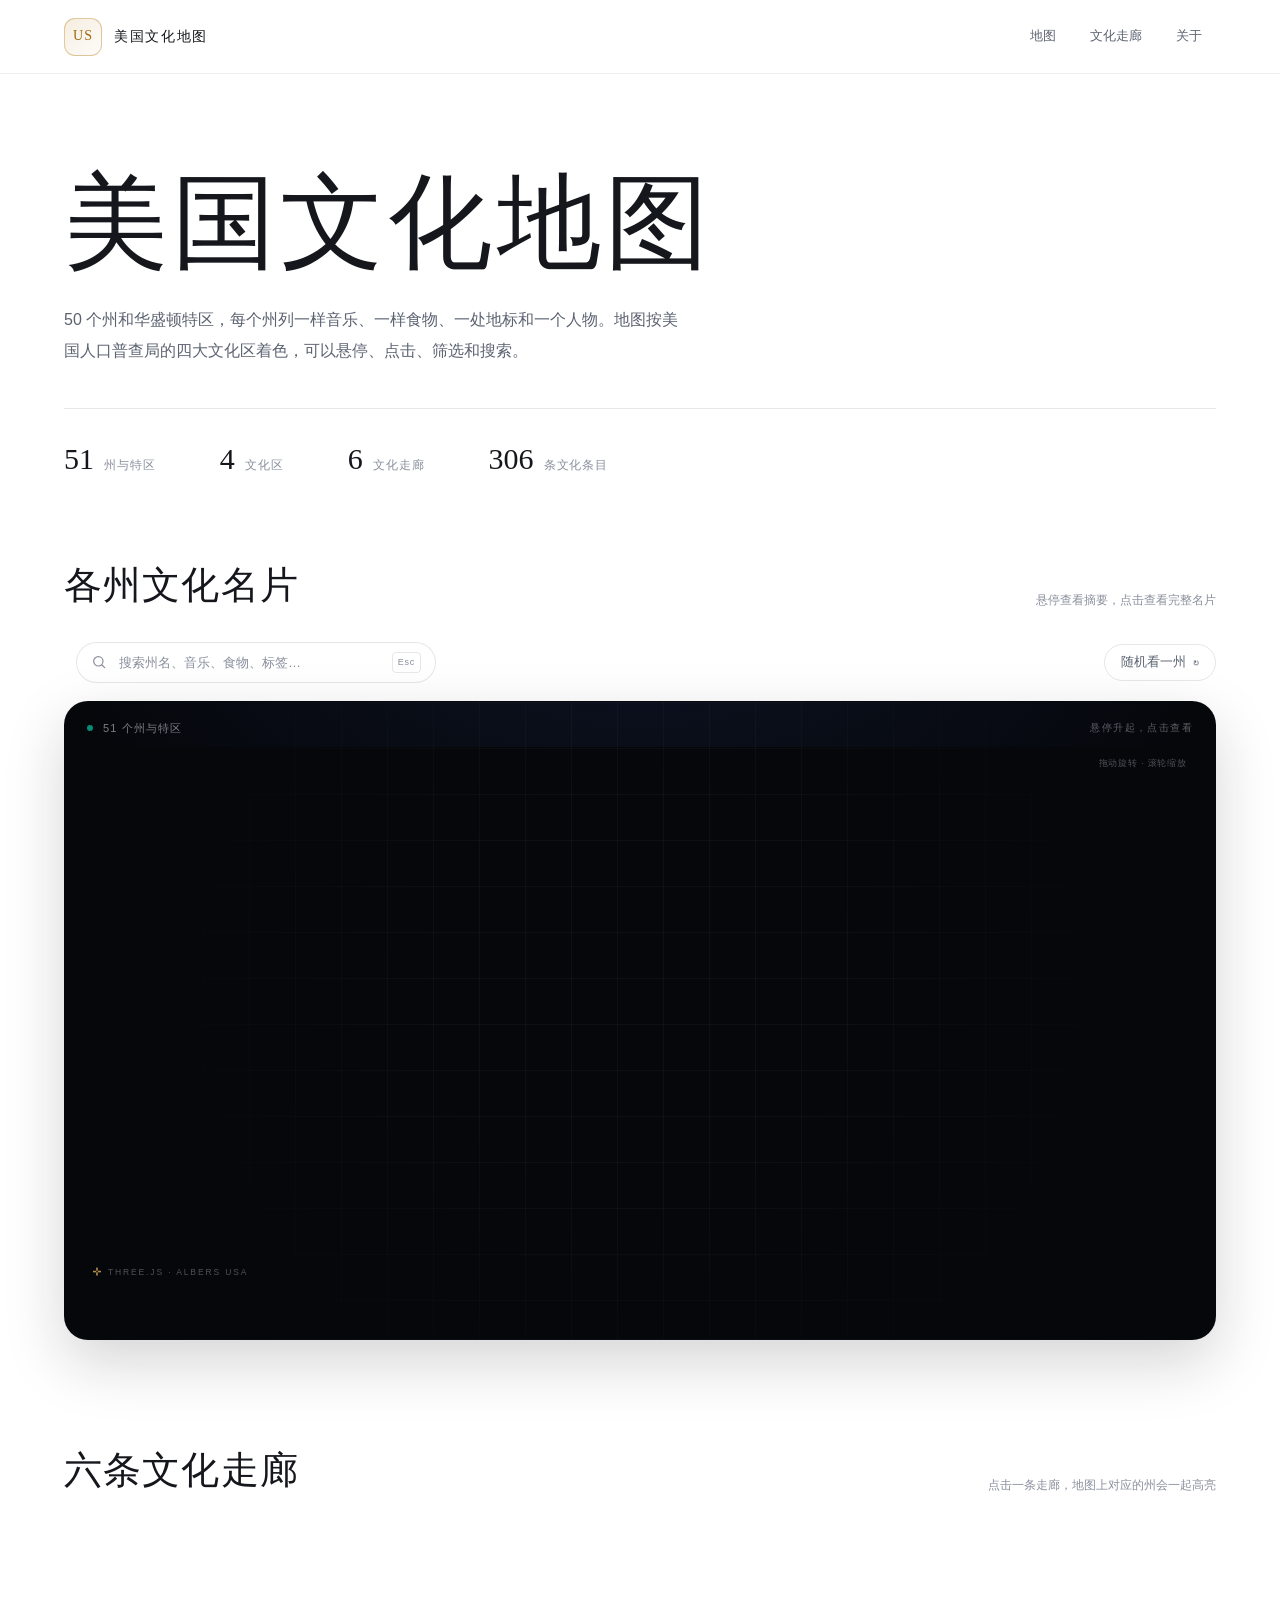
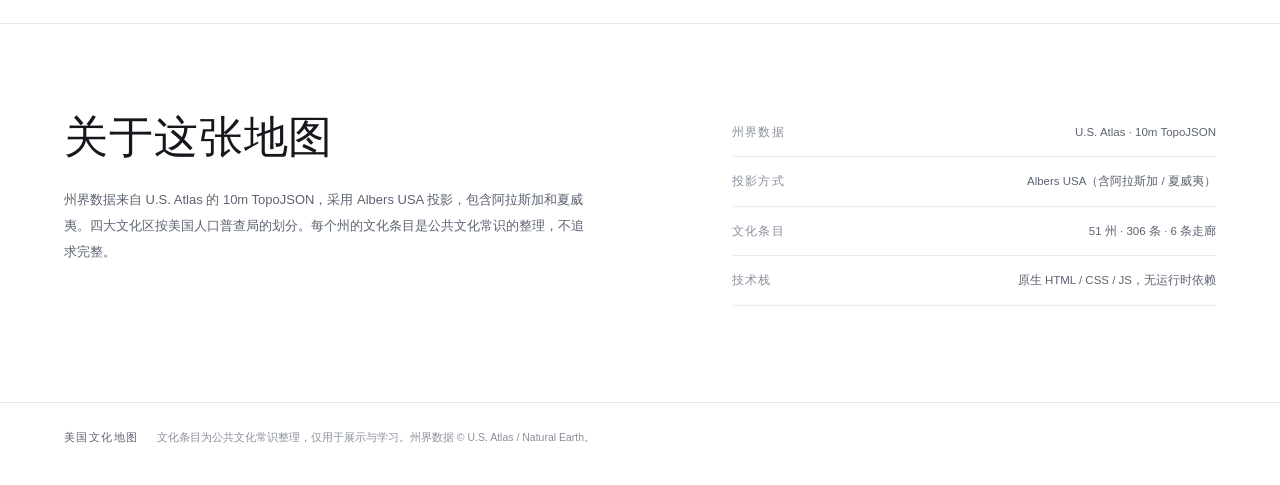
==== commit 237a95ef: "feat: 加入百度统计，移除简版入口，移动端字体适配" ====
--- a/index.html
+++ b/index.html
@@ -7,6 +7,15 @@
 <meta name="description" content="美国 50 个州与华盛顿特区的文化地图：音乐、食物、地标、人物，按四大文化区着色，可筛选、搜索，并沿六条文化走廊查看。">
 <link rel="icon" href="data:image/svg+xml,%3Csvg xmlns='http://www.w3.org/2000/svg' viewBox='0 0 64 64'%3E%3Crect width='64' height='64' rx='14' fill='%23fdfcf9'/%3E%3Ctext x='32' y='45' text-anchor='middle' font-size='32' fill='%239e6a0b' font-family='Georgia'%3E%E2%98%85%3C/text%3E%3C/svg%3E">
 <link rel="stylesheet" href="styles.css">
+<script>
+var _hmt = _hmt || [];
+(function() {
+var hm = document.createElement("script");
+hm.src = "https://hm.baidu.com/hm.js?78a1b20e8469a95c435d81b8d0797706";
+var s = document.getElementsByTagName("script")[0];
+s.parentNode.insertBefore(hm, s);
+})();
+</script>
 </head>
 <body>
 
@@ -19,7 +28,6 @@
     <a href="#atlas">地图</a>
     <a href="#corridors">文化走廊</a>
     <a href="#about">关于</a>
-    <a class="nav-gh" href="simple/">效果简版 <span>↗</span></a>
   </nav>
 </header>
 
@@ -53,21 +61,19 @@
       <button class="ghost-btn" id="randomBtn" type="button" aria-label="随机看一个州"><span class="gb-text">随机看一州</span> <span>↻</span></button>
     </div>
 
-    <div class="atlas-grid">
+    <div class="atlas-grid" id="atlasGrid">
       <div class="map-card" id="mapCard">
         <div class="map-topline">
           <span class="live-dot"></span>
           <span id="mapStatus">51 个州与特区</span>
-          <span class="map-hint">悬停预览，点击查看</span>
+          <span class="map-hint">悬停升起，点击查看</span>
         </div>
 
         <div class="map-canvas" id="mapCanvas">
-          <svg id="map" viewBox="-58 13 1016 594" role="img" aria-label="美国各州文化地图"></svg>
-
           <div class="map-meta map-meta-bl">
-            <span class="crosshair">✛</span> ALBERS USA PROJECTION
+            <span class="crosshair">✛</span> THREE.JS · ALBERS USA
           </div>
-          <div class="map-meta map-meta-tr">N <span class="north-arrow">↑</span></div>
+          <div class="map-meta map-meta-tr">拖动旋转 · 滚轮缩放</div>
 
           <div class="tooltip" id="tooltip" role="status" aria-live="polite"></div>
 
@@ -116,9 +122,9 @@
 <footer>
   <div class="footer-brand">美国文化地图</div>
   <p>文化条目为公共文化常识整理，仅用于展示与学习。州界数据 © U.S. Atlas / Natural Earth。</p>
-  <a href="simple/">查看效果简版 →</a>
 </footer>
 
+<script src="assets/three.min.js"></script>
 <script src="assets/us-paths.js"></script>
 <script src="assets/fips.js"></script>
 <script src="assets/data.js"></script>
--- a/styles.css
+++ b/styles.css
@@ -86,12 +86,6 @@
   transition: color 0.2s, background 0.2s;
 }
 .nav a:hover { color: var(--text); background: rgba(20, 22, 28, 0.05); }
-.nav .nav-gh {
-  margin-left: 8px;
-  color: var(--mw);
-  border: 1px solid rgba(185, 130, 32, 0.32);
-}
-.nav .nav-gh:hover { background: rgba(185, 130, 32, 0.08); color: #7d5307; }
 
 /* ---------- 布局 ---------- */
 main { position: relative; z-index: 1; }
@@ -253,9 +247,18 @@
 .atlas { padding-bottom: clamp(60px, 8vw, 100px); }
 .atlas-grid {
   display: grid;
-  grid-template-columns: minmax(0, 1.68fr) minmax(330px, 0.92fr);
+  grid-template-columns: minmax(0, 1fr);
   gap: 18px;
   align-items: start;
+}
+.atlas-grid.has-selection {
+  grid-template-columns: minmax(0, 1.55fr) minmax(330px, 0.95fr);
+}
+.atlas-grid .panel { display: none; }
+.atlas-grid.has-selection .panel { display: block; animation: panelIn 0.32s var(--ease) both; }
+@keyframes panelIn {
+  from { opacity: 0; transform: translateY(10px); }
+  to { opacity: 1; transform: translateY(0); }
 }
 .map-card {
   position: relative;
@@ -263,9 +266,9 @@
   border: 1px solid var(--line);
   border-radius: 24px;
   background:
-    radial-gradient(700px 400px at 50% 0%, rgba(74, 110, 232, 0.06), transparent 70%),
-    #fdfcf9;
-  box-shadow: 0 22px 60px rgba(20, 22, 28, 0.05);
+    radial-gradient(900px 420px at 50% -10%, rgba(74, 110, 232, 0.1), transparent 65%),
+    #05070b;
+  box-shadow: 0 22px 60px rgba(20, 22, 28, 0.18);
   overflow: hidden;
 }
 .map-card::after {
@@ -275,8 +278,8 @@
   pointer-events: none;
   border-radius: inherit;
   background-image:
-    linear-gradient(rgba(20, 22, 28, 0.04) 1px, transparent 1px),
-    linear-gradient(90deg, rgba(20, 22, 28, 0.04) 1px, transparent 1px);
+    linear-gradient(rgba(255, 255, 255, 0.035) 1px, transparent 1px),
+    linear-gradient(90deg, rgba(255, 255, 255, 0.035) 1px, transparent 1px);
   background-size: 46px 46px;
   mask-image: radial-gradient(circle at 50% 45%, #000 30%, transparent 78%);
   -webkit-mask-image: radial-gradient(circle at 50% 45%, #000 30%, transparent 78%);
@@ -288,35 +291,29 @@
   padding: 2px 4px 10px;
   font-size: 11px;
   letter-spacing: 0.1em;
-  color: var(--dim);
+  color: rgba(220, 224, 235, 0.55);
 }
 .live-dot {
   width: 6px; height: 6px;
   border-radius: 50%;
   background: var(--we);
 }
-.map-hint { margin-left: auto; font-size: 10px; color: var(--dim); letter-spacing: 0.14em; }
-
-.map-canvas { position: relative; }
-#map {
-  display: block;
-  width: 100%;
-  height: auto;
-  overflow: visible;
-  touch-action: manipulation;
-}
+.map-hint { margin-left: auto; font-size: 10px; color: rgba(220, 224, 235, 0.4); letter-spacing: 0.14em; }
+
+.map-canvas { position: relative; height: clamp(440px, 60vh, 740px); border-radius: 14px; overflow: hidden; background: #05070b; }
+.map-canvas canvas { display: block; width: 100%; height: 100%; }
 .map-meta {
   position: absolute;
   font-size: 8.5px;
   letter-spacing: 0.22em;
-  color: rgba(20, 22, 28, 0.3);
+  color: rgba(220, 224, 235, 0.34);
   pointer-events: none;
   user-select: none;
 }
-.map-meta-bl { left: 6px; bottom: 2px; }
-.map-meta-tr { right: 6px; top: 2px; letter-spacing: 0.1em; }
-.crosshair { color: rgba(185, 130, 32, 0.65); }
-.north-arrow { color: rgba(20, 22, 28, 0.38); }
+.map-meta-bl { left: 10px; bottom: 8px; }
+.map-meta-tr { right: 10px; top: 10px; letter-spacing: 0.1em; }
+.crosshair { color: rgba(244, 184, 96, 0.75); }
+.north-arrow { color: rgba(220, 224, 235, 0.38); }
 
 /* ---------- 州 ---------- */
 #states .st {
@@ -878,7 +875,7 @@
   .corridor-grid { grid-template-columns: repeat(2, minmax(0, 1fr)); }
 }
 @media (max-width: 860px) {
-  .nav a:not(.nav-gh) { display: none; }
+  .nav a { display: none; }
   .hero { padding-top: 52px; }
   .section-head { align-items: flex-start; flex-direction: column; gap: 8px; }
   .section-note { margin: 0; }
@@ -886,6 +883,7 @@
   .about-meta { border-top: 1px solid var(--line); }
 }
 @media (max-width: 720px) {
+  body { font-size: 14px; }
   .toolbar { align-items: stretch; }
   .chips { width: 100%; flex-wrap: wrap; }
   .chip { flex: none; padding: 8px 12px; }
@@ -903,13 +901,31 @@
   .stats { gap: 20px 32px; }
   .stat strong { font-size: 24px; }
   .corridor-banner { left: 8px; right: 8px; bottom: 10px; max-width: none; }
-  .panel-title h3 { font-size: 30px; }
+  .panel-title h3 { font-size: 26px; }
   footer { flex-direction: column; align-items: flex-start; gap: 8px; }
   footer a { margin-left: 0; }
+  .hero h1 { font-size: clamp(32px, 9vw, 56px); }
+  .section-head h2 { font-size: clamp(22px, 5vw, 30px); }
+  .panel-state h3 { font-size: 28px; }
+  .panel-num { font-size: 80px; }
+  .about h2 { font-size: 24px; }
 }
 
 @media (max-width: 520px) {
+  body { font-size: 13.5px; }
   .stats { display: grid; grid-template-columns: 1fr 1fr; gap: 14px 24px; }
+  .hero h1 { font-size: clamp(28px, 10vw, 44px); }
+  .hero .lede { font-size: 13px; }
+  .section-head h2 { font-size: 20px; }
+  .panel { padding: 20px 16px; }
+  .panel-title h3 { font-size: 22px; }
+  .panel-num { font-size: 64px; }
+  .facts dd { font-size: 12px; }
+  .corridor-card h3 { font-size: 17px; }
+  .brand-text { font-size: 13px; }
+  .map-canvas { height: clamp(360px, 52vh, 520px); }
+  .legend { font-size: 8px; gap: 8px 12px; }
+  .small-states button { font-size: 9px; padding: 5px 8px; }
 }
 
 @media (prefers-reduced-motion: reduce) {
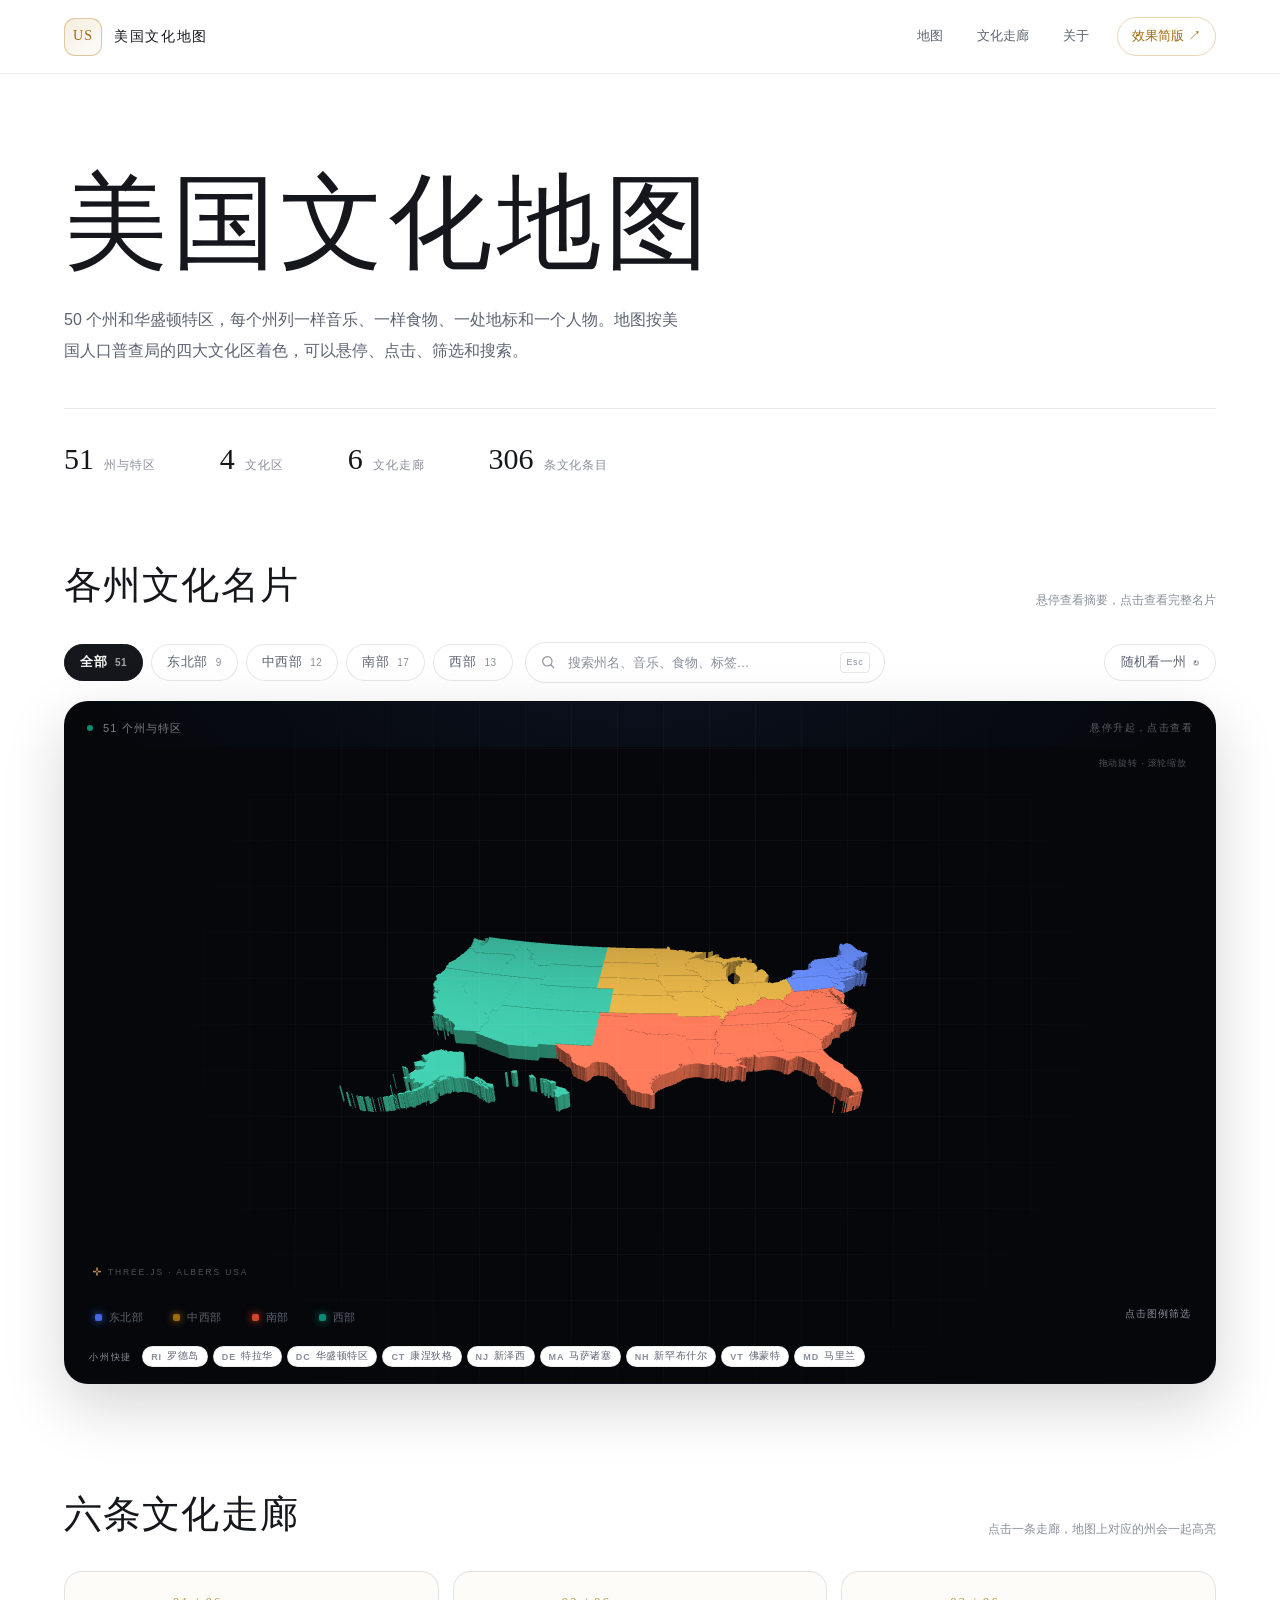
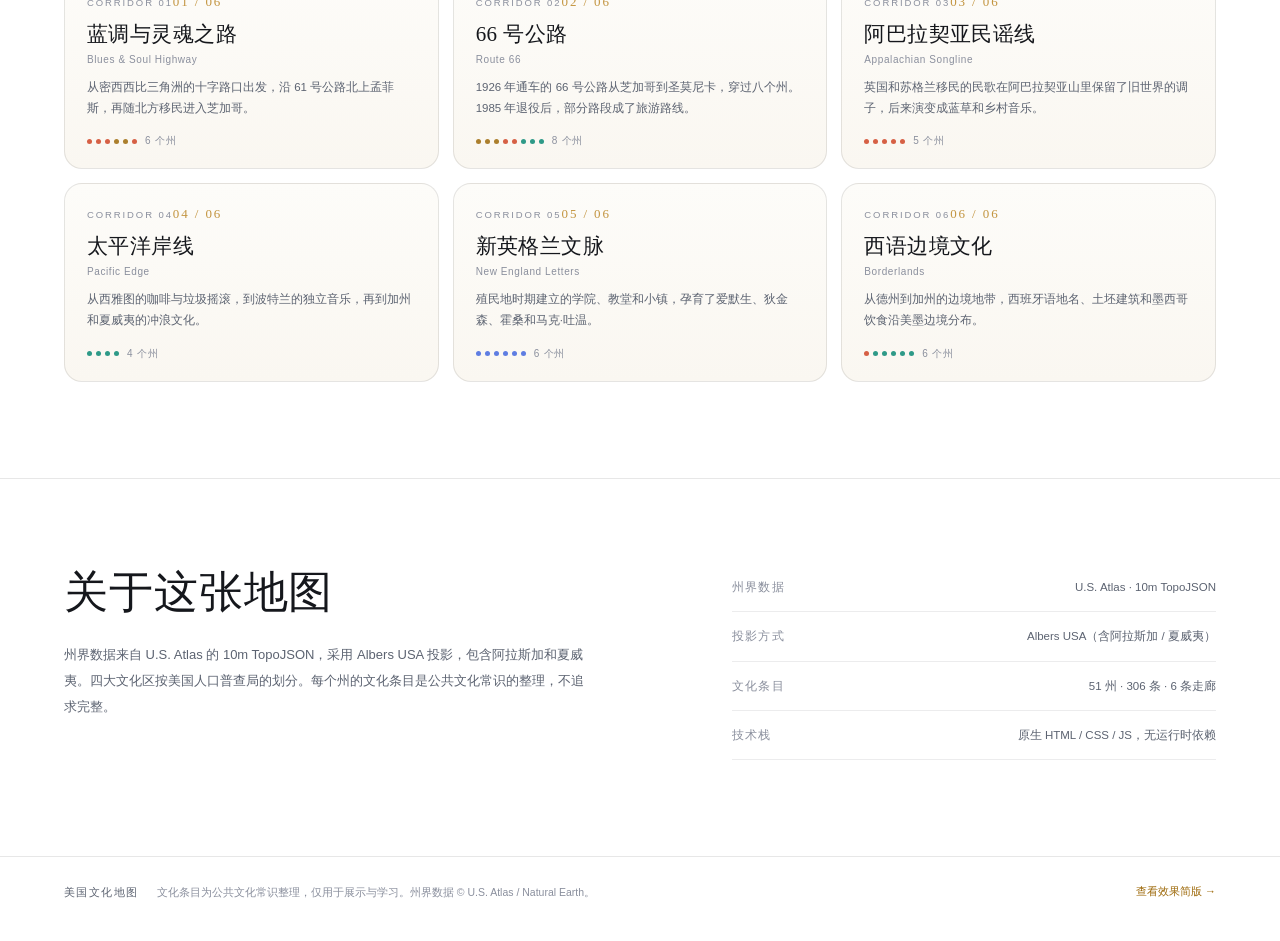
==== commit a2eda7f0: "feat: 改用 Three.js 3D 地图，悬浮升起+发光，点击展开右侧名片" ====
--- a/index.html
+++ b/index.html
@@ -7,15 +7,6 @@
 <meta name="description" content="美国 50 个州与华盛顿特区的文化地图：音乐、食物、地标、人物，按四大文化区着色，可筛选、搜索，并沿六条文化走廊查看。">
 <link rel="icon" href="data:image/svg+xml,%3Csvg xmlns='http://www.w3.org/2000/svg' viewBox='0 0 64 64'%3E%3Crect width='64' height='64' rx='14' fill='%23fdfcf9'/%3E%3Ctext x='32' y='45' text-anchor='middle' font-size='32' fill='%239e6a0b' font-family='Georgia'%3E%E2%98%85%3C/text%3E%3C/svg%3E">
 <link rel="stylesheet" href="styles.css">
-<script>
-var _hmt = _hmt || [];
-(function() {
-var hm = document.createElement("script");
-hm.src = "https://hm.baidu.com/hm.js?78a1b20e8469a95c435d81b8d0797706";
-var s = document.getElementsByTagName("script")[0];
-s.parentNode.insertBefore(hm, s);
-})();
-</script>
 </head>
 <body>
 
@@ -28,6 +19,7 @@
     <a href="#atlas">地图</a>
     <a href="#corridors">文化走廊</a>
     <a href="#about">关于</a>
+    <a class="nav-gh" href="simple/">效果简版 <span>↗</span></a>
   </nav>
 </header>
 
@@ -122,6 +114,7 @@
 <footer>
   <div class="footer-brand">美国文化地图</div>
   <p>文化条目为公共文化常识整理，仅用于展示与学习。州界数据 © U.S. Atlas / Natural Earth。</p>
+  <a href="simple/">查看效果简版 →</a>
 </footer>
 
 <script src="assets/three.min.js"></script>
--- a/styles.css
+++ b/styles.css
@@ -86,6 +86,12 @@
   transition: color 0.2s, background 0.2s;
 }
 .nav a:hover { color: var(--text); background: rgba(20, 22, 28, 0.05); }
+.nav .nav-gh {
+  margin-left: 8px;
+  color: var(--mw);
+  border: 1px solid rgba(185, 130, 32, 0.32);
+}
+.nav .nav-gh:hover { background: rgba(185, 130, 32, 0.08); color: #7d5307; }
 
 /* ---------- 布局 ---------- */
 main { position: relative; z-index: 1; }
@@ -875,7 +881,7 @@
   .corridor-grid { grid-template-columns: repeat(2, minmax(0, 1fr)); }
 }
 @media (max-width: 860px) {
-  .nav a { display: none; }
+  .nav a:not(.nav-gh) { display: none; }
   .hero { padding-top: 52px; }
   .section-head { align-items: flex-start; flex-direction: column; gap: 8px; }
   .section-note { margin: 0; }
@@ -883,7 +889,6 @@
   .about-meta { border-top: 1px solid var(--line); }
 }
 @media (max-width: 720px) {
-  body { font-size: 14px; }
   .toolbar { align-items: stretch; }
   .chips { width: 100%; flex-wrap: wrap; }
   .chip { flex: none; padding: 8px 12px; }
@@ -901,31 +906,13 @@
   .stats { gap: 20px 32px; }
   .stat strong { font-size: 24px; }
   .corridor-banner { left: 8px; right: 8px; bottom: 10px; max-width: none; }
-  .panel-title h3 { font-size: 26px; }
+  .panel-title h3 { font-size: 30px; }
   footer { flex-direction: column; align-items: flex-start; gap: 8px; }
   footer a { margin-left: 0; }
-  .hero h1 { font-size: clamp(32px, 9vw, 56px); }
-  .section-head h2 { font-size: clamp(22px, 5vw, 30px); }
-  .panel-state h3 { font-size: 28px; }
-  .panel-num { font-size: 80px; }
-  .about h2 { font-size: 24px; }
 }
 
 @media (max-width: 520px) {
-  body { font-size: 13.5px; }
   .stats { display: grid; grid-template-columns: 1fr 1fr; gap: 14px 24px; }
-  .hero h1 { font-size: clamp(28px, 10vw, 44px); }
-  .hero .lede { font-size: 13px; }
-  .section-head h2 { font-size: 20px; }
-  .panel { padding: 20px 16px; }
-  .panel-title h3 { font-size: 22px; }
-  .panel-num { font-size: 64px; }
-  .facts dd { font-size: 12px; }
-  .corridor-card h3 { font-size: 17px; }
-  .brand-text { font-size: 13px; }
-  .map-canvas { height: clamp(360px, 52vh, 520px); }
-  .legend { font-size: 8px; gap: 8px 12px; }
-  .small-states button { font-size: 9px; padding: 5px 8px; }
 }
 
 @media (prefers-reduced-motion: reduce) {
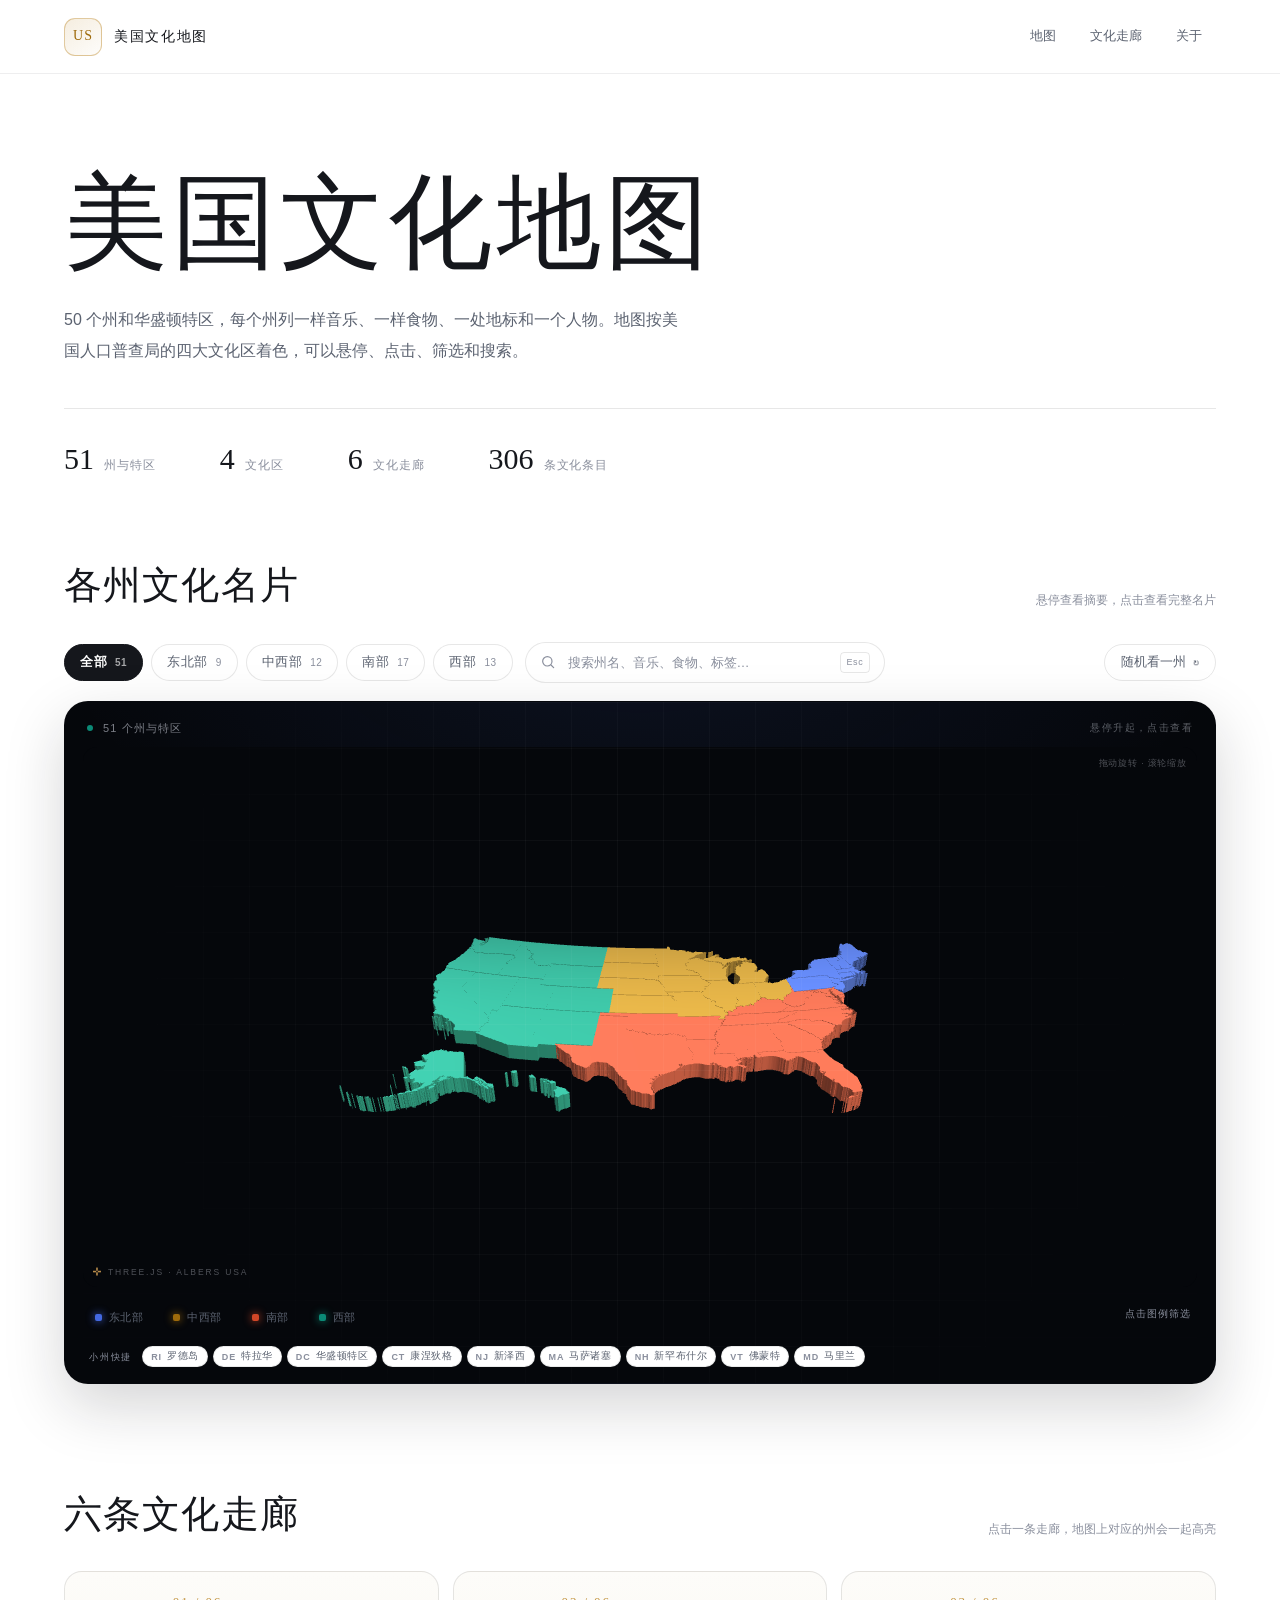
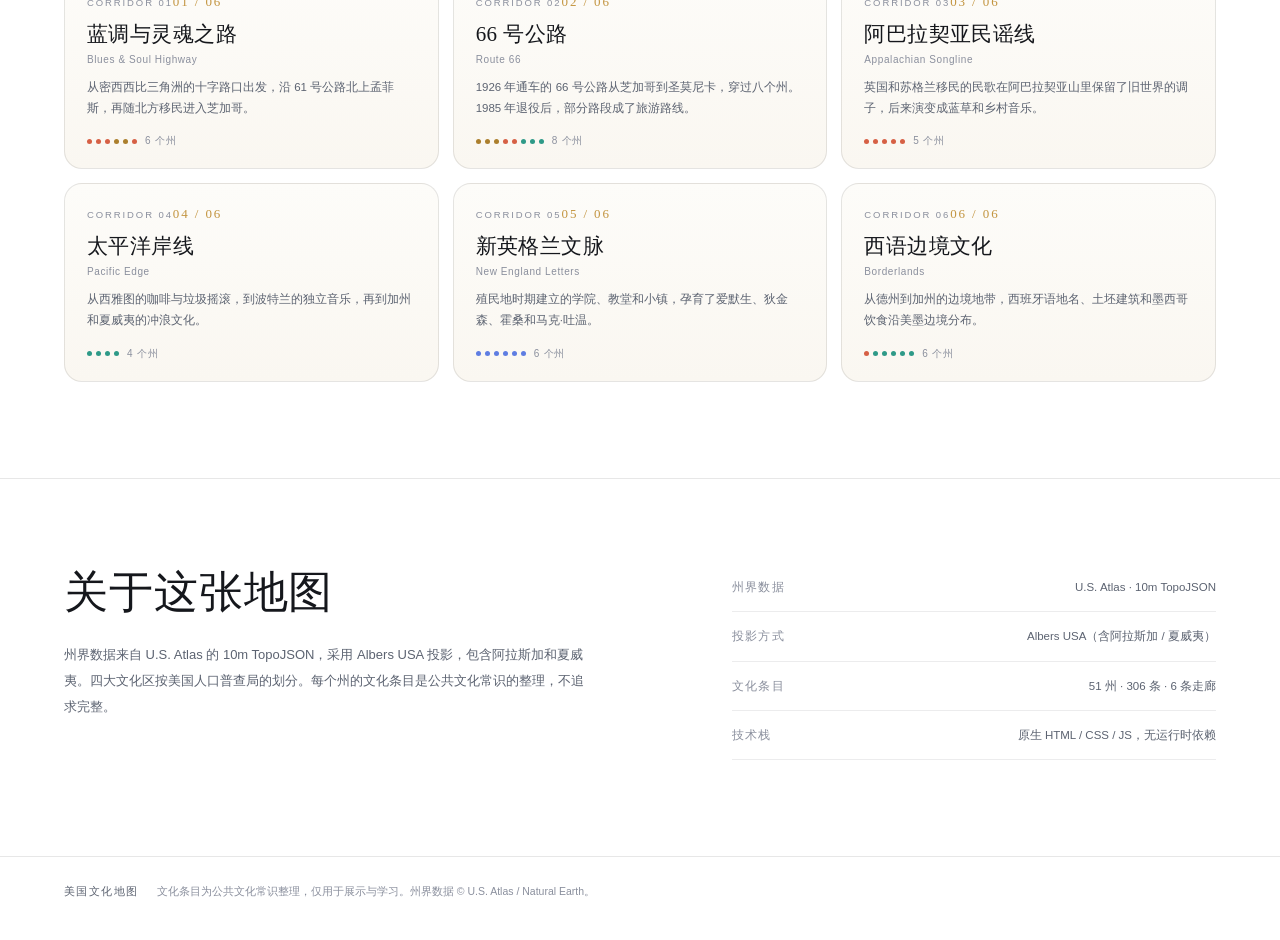
==== commit 8564d32b: "feat: ????? - ??hero??,???????,????,????" ====
--- a/index.html
+++ b/index.html
@@ -7,6 +7,15 @@
 <meta name="description" content="美国 50 个州与华盛顿特区的文化地图：音乐、食物、地标、人物，按四大文化区着色，可筛选、搜索，并沿六条文化走廊查看。">
 <link rel="icon" href="data:image/svg+xml,%3Csvg xmlns='http://www.w3.org/2000/svg' viewBox='0 0 64 64'%3E%3Crect width='64' height='64' rx='14' fill='%23fdfcf9'/%3E%3Ctext x='32' y='45' text-anchor='middle' font-size='32' fill='%239e6a0b' font-family='Georgia'%3E%E2%98%85%3C/text%3E%3C/svg%3E">
 <link rel="stylesheet" href="styles.css">
+<script>
+var _hmt = _hmt || [];
+(function() {
+var hm = document.createElement("script");
+hm.src = "https://hm.baidu.com/hm.js?78a1b20e8469a95c435d81b8d0797706";
+var s = document.getElementsByTagName("script")[0];
+s.parentNode.insertBefore(hm, s);
+})();
+</script>
 </head>
 <body>
 
@@ -19,7 +28,6 @@
     <a href="#atlas">地图</a>
     <a href="#corridors">文化走廊</a>
     <a href="#about">关于</a>
-    <a class="nav-gh" href="simple/">效果简版 <span>↗</span></a>
   </nav>
 </header>
 
@@ -58,14 +66,20 @@
         <div class="map-topline">
           <span class="live-dot"></span>
           <span id="mapStatus">51 个州与特区</span>
-          <span class="map-hint">悬停升起，点击查看</span>
+          <span class="map-hint">
+            <span class="hint-desktop">悬停升起，点击查看</span>
+            <span class="hint-mobile">点击查看名片</span>
+          </span>
         </div>
 
         <div class="map-canvas" id="mapCanvas">
           <div class="map-meta map-meta-bl">
             <span class="crosshair">✛</span> THREE.JS · ALBERS USA
           </div>
-          <div class="map-meta map-meta-tr">拖动旋转 · 滚轮缩放</div>
+          <div class="map-meta map-meta-tr">
+            <span class="meta-desktop">拖动旋转 · 滚轮缩放</span>
+            <span class="meta-mobile">拖动旋转 · 双指缩放</span>
+          </div>
 
           <div class="tooltip" id="tooltip" role="status" aria-live="polite"></div>
 
@@ -114,7 +128,6 @@
 <footer>
   <div class="footer-brand">美国文化地图</div>
   <p>文化条目为公共文化常识整理，仅用于展示与学习。州界数据 © U.S. Atlas / Natural Earth。</p>
-  <a href="simple/">查看效果简版 →</a>
 </footer>
 
 <script src="assets/three.min.js"></script>
--- a/styles.css
+++ b/styles.css
@@ -86,12 +86,6 @@
   transition: color 0.2s, background 0.2s;
 }
 .nav a:hover { color: var(--text); background: rgba(20, 22, 28, 0.05); }
-.nav .nav-gh {
-  margin-left: 8px;
-  color: var(--mw);
-  border: 1px solid rgba(185, 130, 32, 0.32);
-}
-.nav .nav-gh:hover { background: rgba(185, 130, 32, 0.08); color: #7d5307; }
 
 /* ---------- 布局 ---------- */
 main { position: relative; z-index: 1; }
@@ -305,6 +299,7 @@
   background: var(--we);
 }
 .map-hint { margin-left: auto; font-size: 10px; color: rgba(220, 224, 235, 0.4); letter-spacing: 0.14em; }
+.hint-mobile, .meta-mobile, .tip-mobile { display: none; }
 
 .map-canvas { position: relative; height: clamp(440px, 60vh, 740px); border-radius: 14px; overflow: hidden; background: #05070b; }
 .map-canvas canvas { display: block; width: 100%; height: 100%; }
@@ -632,6 +627,22 @@
 }
 
 .panel-state { position: relative; animation: rise 0.42s var(--ease) both; }
+.panel-close {
+  display: none;
+  position: absolute;
+  top: 14px; right: 14px;
+  width: 36px; height: 36px;
+  border: 1px solid var(--line);
+  border-radius: 50%;
+  background: rgba(255, 255, 255, 0.9);
+  color: var(--muted);
+  font-size: 15px;
+  line-height: 1;
+  cursor: pointer;
+  z-index: 5;
+  align-items: center;
+  justify-content: center;
+}
 .panel-watermark {
   position: absolute;
   top: -24px; right: -14px;
@@ -881,7 +892,7 @@
   .corridor-grid { grid-template-columns: repeat(2, minmax(0, 1fr)); }
 }
 @media (max-width: 860px) {
-  .nav a:not(.nav-gh) { display: none; }
+  .nav a { display: none; }
   .hero { padding-top: 52px; }
   .section-head { align-items: flex-start; flex-direction: column; gap: 8px; }
   .section-note { margin: 0; }
@@ -889,6 +900,15 @@
   .about-meta { border-top: 1px solid var(--line); }
 }
 @media (max-width: 720px) {
+  body { font-size: 14px; }
+
+  /* Hero: 去掉开头的大标题和描述，只保留紧凑统计 */
+  .hero { padding-top: 40px; padding-bottom: 24px; }
+  .hero h1 { display: none; }
+  .hero .lede { display: none; }
+  .stats { margin-top: 0; padding-top: 0; border-top: none; gap: 16px 28px; }
+  .stat strong { font-size: 22px; }
+
   .toolbar { align-items: stretch; }
   .chips { width: 100%; flex-wrap: wrap; }
   .chip { flex: none; padding: 8px 12px; }
@@ -896,23 +916,75 @@
   .ghost-btn { flex: none; padding: 9px 13px; }
   .ghost-btn .gb-text { display: none; }
   .search-esc { display: none; }
+
   .map-card { padding: 12px 10px 10px; border-radius: 18px; }
-  .map-hint { display: none; }
+  .map-hint { display: inline; }
+  .hint-desktop { display: none; }
+  .hint-mobile { display: inline; }
   .map-meta-bl { display: none; }
+  .meta-desktop { display: none; }
+  .meta-mobile { display: inline; }
+  .map-canvas { height: clamp(380px, 56vh, 560px); }
+
   .corridor-grid { grid-template-columns: 1fr; }
+
+  /* 手机端：面板改为全屏底部弹层 */
+  .atlas-grid.has-selection { grid-template-columns: minmax(0, 1fr); }
+  .atlas-grid.has-selection .panel {
+    display: block;
+    position: fixed;
+    inset: auto 0 0 0;
+    top: 8vh;
+    z-index: 999;
+    border-radius: 20px 20px 0 0;
+    border: 1px solid var(--line);
+    border-bottom: none;
+    padding: 20px 18px 28px;
+    min-height: 0;
+    max-height: 92vh;
+    overflow-y: auto;
+    -webkit-overflow-scrolling: touch;
+    animation: panelSlideUp 0.34s var(--ease) both;
+    box-shadow: 0 -20px 60px rgba(20, 22, 28, 0.28);
+  }
+  .panel-close { display: flex; }
+  .tip-desktop { display: none; }
+  .tip-mobile { display: inline; }
   .panel-empty { display: block; }
-  .panel-regions { margin-top: 22px; }
-  .panel { padding: 24px 20px; }
-  .stats { gap: 20px 32px; }
-  .stat strong { font-size: 24px; }
+  .panel-regions { margin-top: 18px; }
+  .panel-title h3 { font-size: 26px; }
+  .panel-state h3 { font-size: 26px; }
+  .panel-num { font-size: 72px; }
+  .panel-watermark { font-size: 80px; top: -10px; right: -8px; }
+  .panel-actions { flex-direction: column; }
+  .panel-actions button { width: 100%; justify-content: center; }
+
   .corridor-banner { left: 8px; right: 8px; bottom: 10px; max-width: none; }
-  .panel-title h3 { font-size: 30px; }
   footer { flex-direction: column; align-items: flex-start; gap: 8px; }
   footer a { margin-left: 0; }
+  .section-head h2 { font-size: clamp(22px, 5vw, 30px); }
+  .about h2 { font-size: 22px; }
+  .corridor-card { padding: 16px 18px; }
+  .corridor-card h3 { font-size: 18px; }
+}
+
+@keyframes panelSlideUp {
+  from { transform: translateY(100%); opacity: 0.6; }
+  to { transform: translateY(0); opacity: 1; }
 }
 
 @media (max-width: 520px) {
-  .stats { display: grid; grid-template-columns: 1fr 1fr; gap: 14px 24px; }
+  body { font-size: 13.5px; }
+  .stats { display: grid; grid-template-columns: 1fr 1fr; gap: 12px 20px; }
+  .section-head h2 { font-size: 20px; }
+  .panel { padding: 18px 15px 24px; }
+  .panel-title h3 { font-size: 22px; }
+  .panel-num { font-size: 60px; }
+  .facts dd { font-size: 12px; }
+  .corridor-card h3 { font-size: 17px; }
+  .brand-text { font-size: 13px; }
+  .legend { font-size: 8px; gap: 8px 12px; }
+  .small-states button { font-size: 9px; padding: 5px 8px; }
 }
 
 @media (prefers-reduced-motion: reduce) {
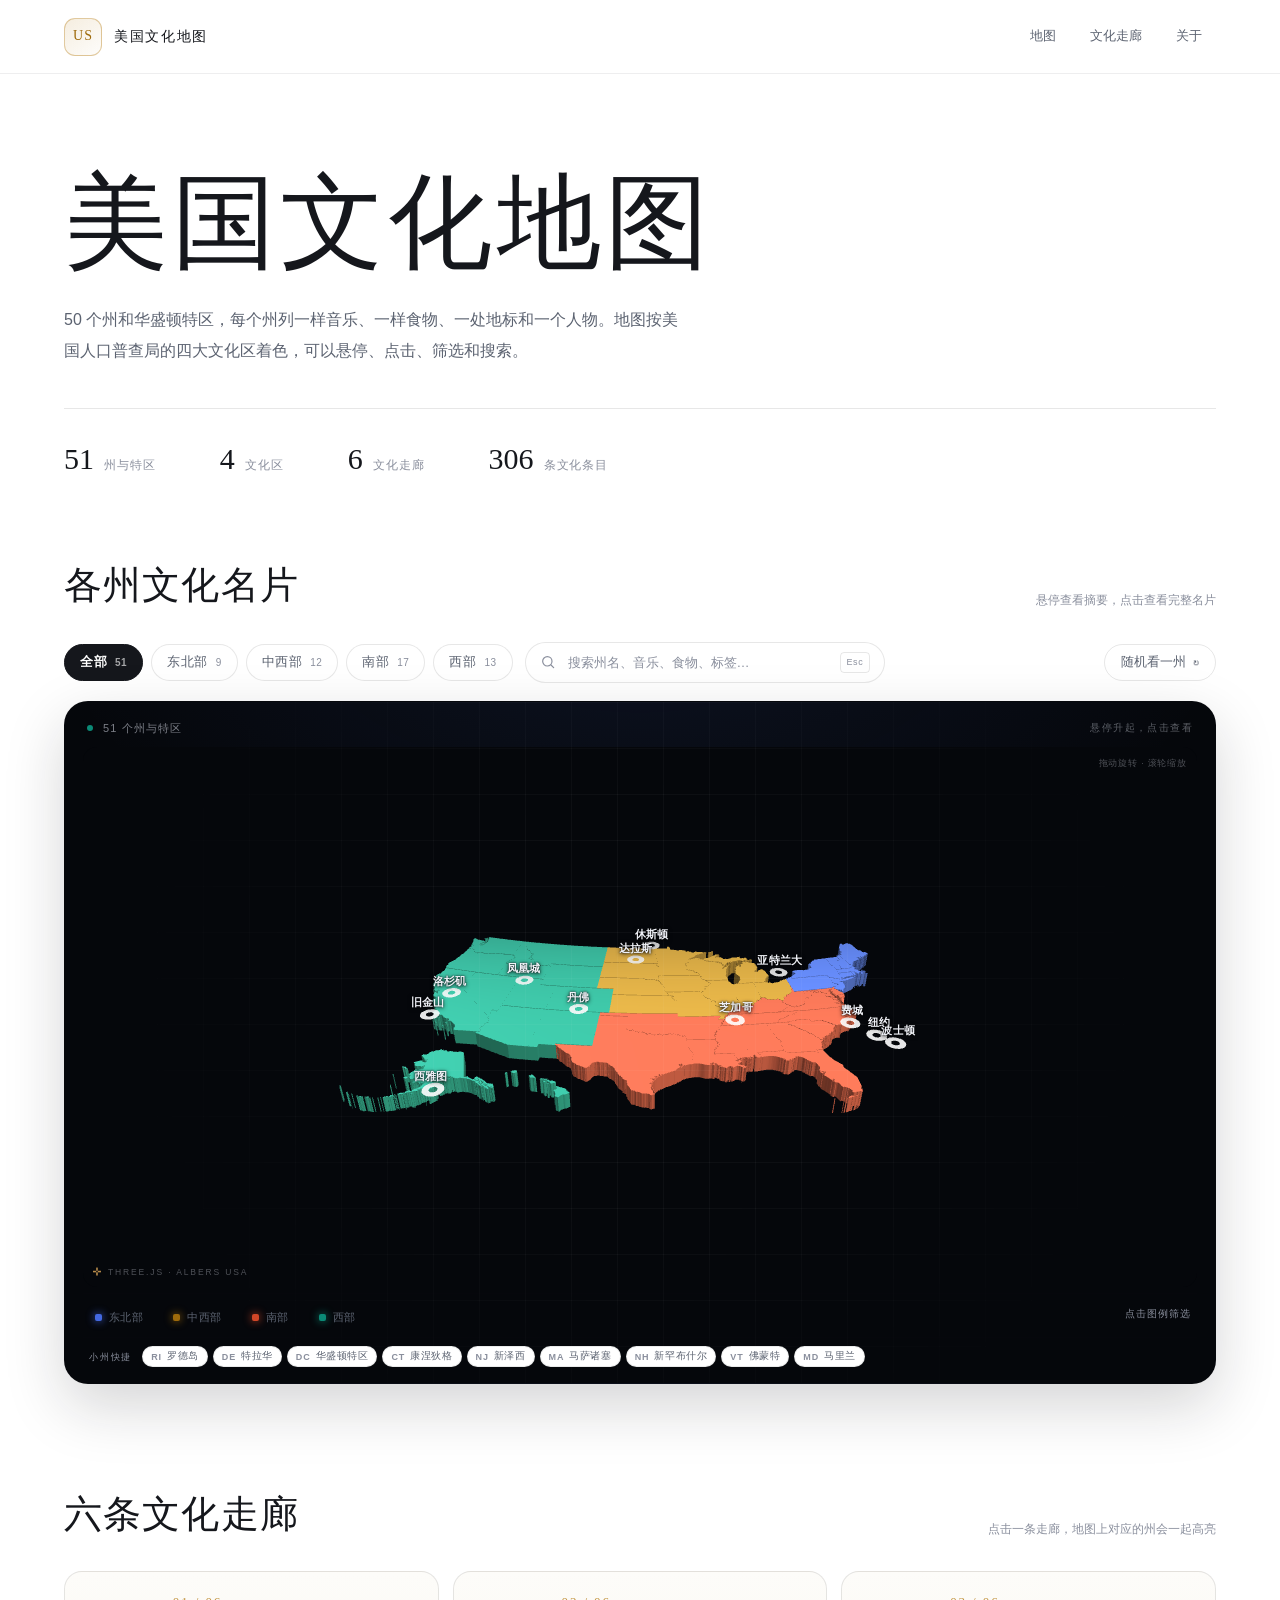
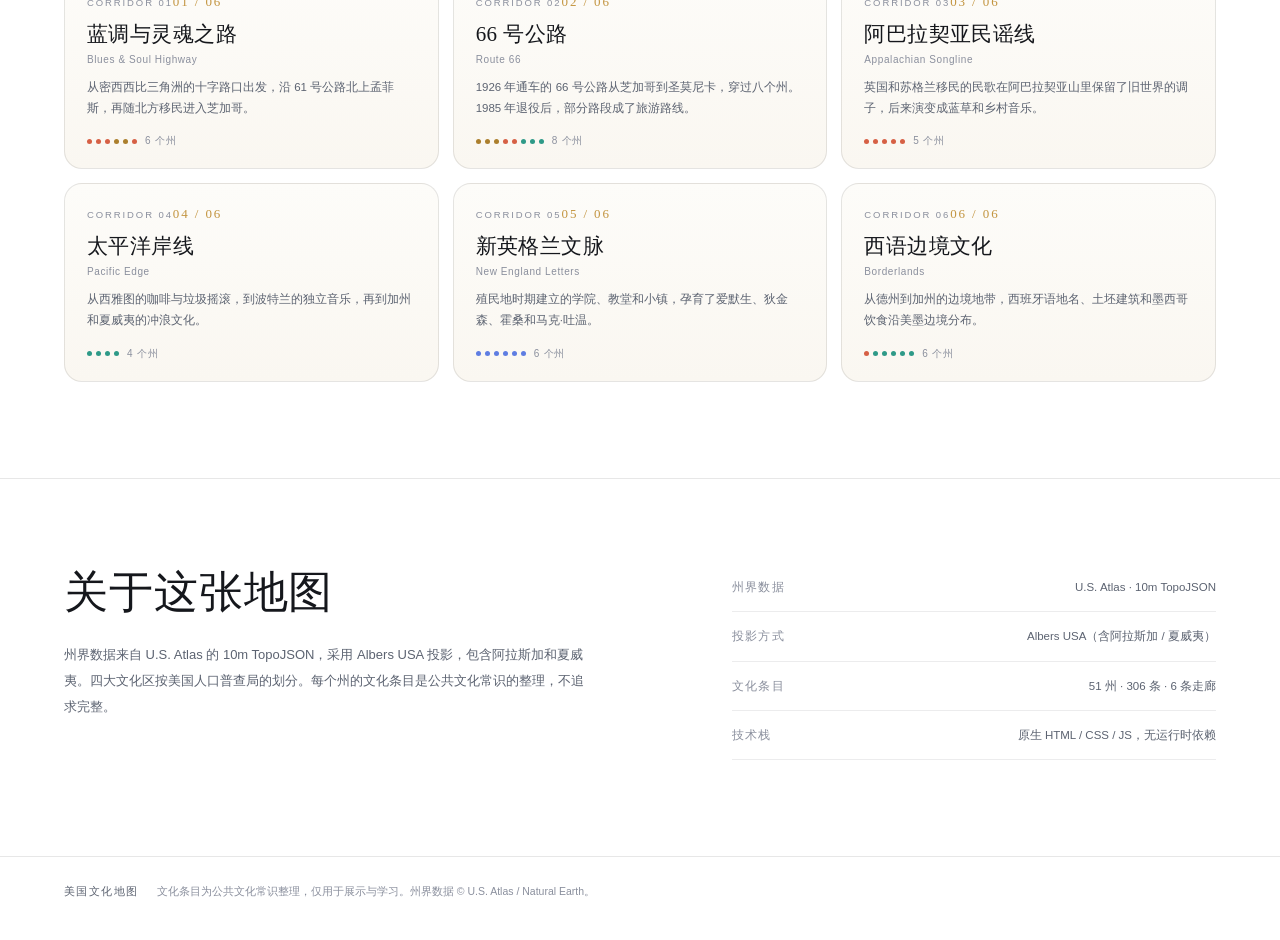
==== commit cc58d175: "feat: ????12?????(??+????,CSS2D??????)" ====
--- a/index.html
+++ b/index.html
@@ -131,6 +131,45 @@
 </footer>
 
 <script src="assets/three.min.js"></script>
+<script>
+/* 精简版 CSS2DRenderer：把 3D 坐标投影到屏幕，用 DOM 元素显示 */
+THREE.CSS2DObject = function (element) {
+  this.element = element;
+  this.position = new THREE.Vector3();
+  this.element.style.position = 'absolute';
+  this.element.style.pointerEvents = 'none';
+};
+
+THREE.CSS2DRenderer = function () {
+  var _this = this;
+  var _vector = new THREE.Vector3();
+  this.domElement = document.createElement('div');
+  this.domElement.style.overflow = 'hidden';
+  this.domElement.style.position = 'absolute';
+  this.domElement.style.top = '0';
+  this.domElement.style.left = '0';
+  this.domElement.style.width = '100%';
+  this.domElement.style.height = '100%';
+  this.domElement.style.pointerEvents = 'none';
+  this.labels = [];
+  this.getSize = function () { return { width: this.domElement.clientWidth, height: this.domElement.clientHeight }; };
+  this.setSize = function (w, h) { this.domElement.style.width = w + 'px'; this.domElement.style.height = h + 'px'; };
+  this.add = function (obj) { this.labels.push(obj); };
+  this.render = function (scene, camera) {
+    if (camera.parent === null) camera.updateMatrixWorld();
+    var w = this.domElement.clientWidth, h = this.domElement.clientHeight;
+    for (var i = 0; i < this.labels.length; i++) {
+      var obj = this.labels[i];
+      _vector.copy(obj.position).project(camera);
+      var x = (_vector.x * 0.5 + 0.5) * w;
+      var y = (-_vector.y * 0.5 + 0.5) * h;
+      obj.element.style.transform = 'translate(-50%,-50%) translate(' + x + 'px,' + y + 'px)';
+      obj.element.style.zIndex = Math.floor((1 - _vector.z) * 1000);
+      if (obj.element.parentNode !== this.domElement) this.domElement.appendChild(obj.element);
+    }
+  };
+};
+</script>
 <script src="assets/us-paths.js"></script>
 <script src="assets/fips.js"></script>
 <script src="assets/data.js"></script>
--- a/styles.css
+++ b/styles.css
@@ -303,6 +303,31 @@
 
 .map-canvas { position: relative; height: clamp(440px, 60vh, 740px); border-radius: 14px; overflow: hidden; background: #05070b; }
 .map-canvas canvas { display: block; width: 100%; height: 100%; }
+/* 城市标签 */
+.city-label {
+  display: flex;
+  align-items: center;
+  gap: 4px;
+  white-space: nowrap;
+  pointer-events: none;
+  user-select: none;
+  font-size: 11px;
+  line-height: 1;
+  color: #f0f2f8;
+  text-shadow: 0 1px 4px rgba(0, 0, 0, 0.85), 0 0 2px rgba(0, 0, 0, 0.9);
+}
+.city-label .city-dot {
+  width: 5px;
+  height: 5px;
+  border-radius: 50%;
+  background: #ffffff;
+  box-shadow: 0 0 4px rgba(255, 255, 255, 0.8);
+  flex-shrink: 0;
+}
+.city-label .city-name {
+  font-weight: 600;
+  letter-spacing: 0.02em;
+}
 .map-meta {
   position: absolute;
   font-size: 8.5px;
